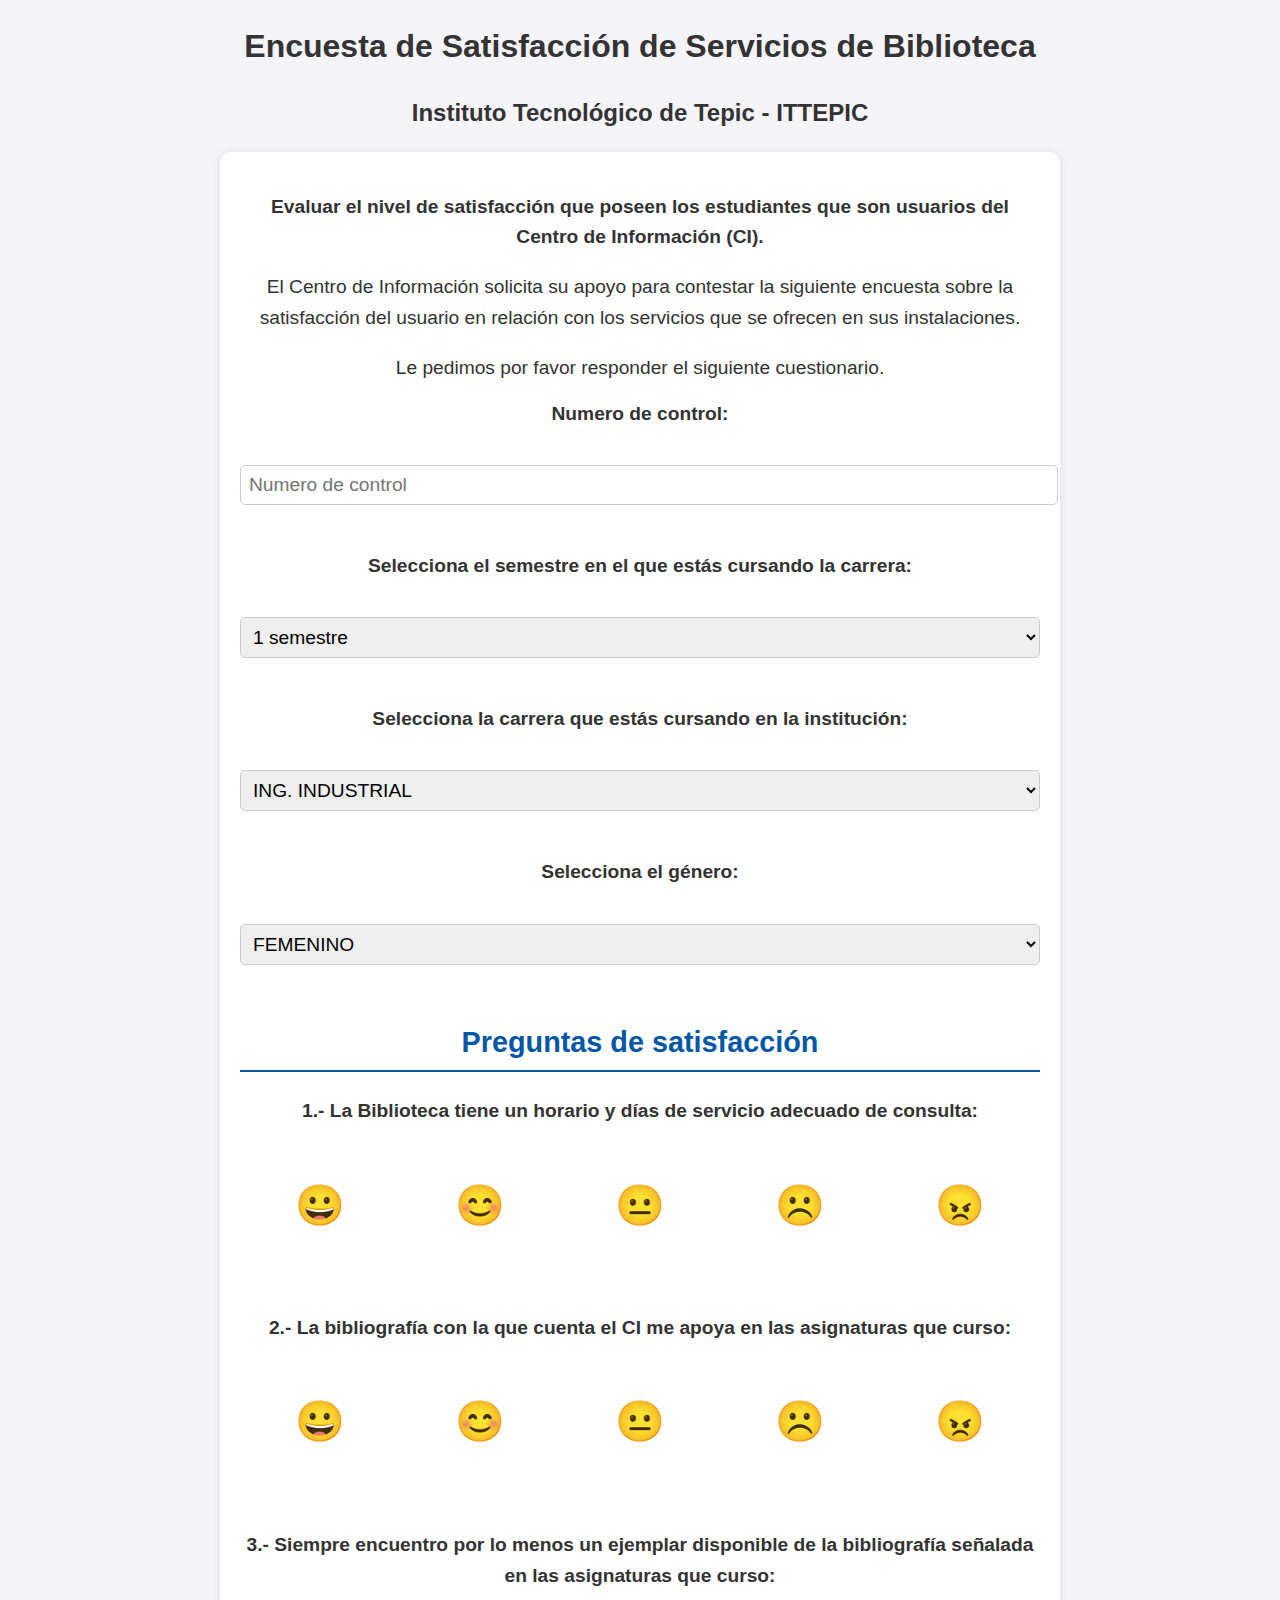
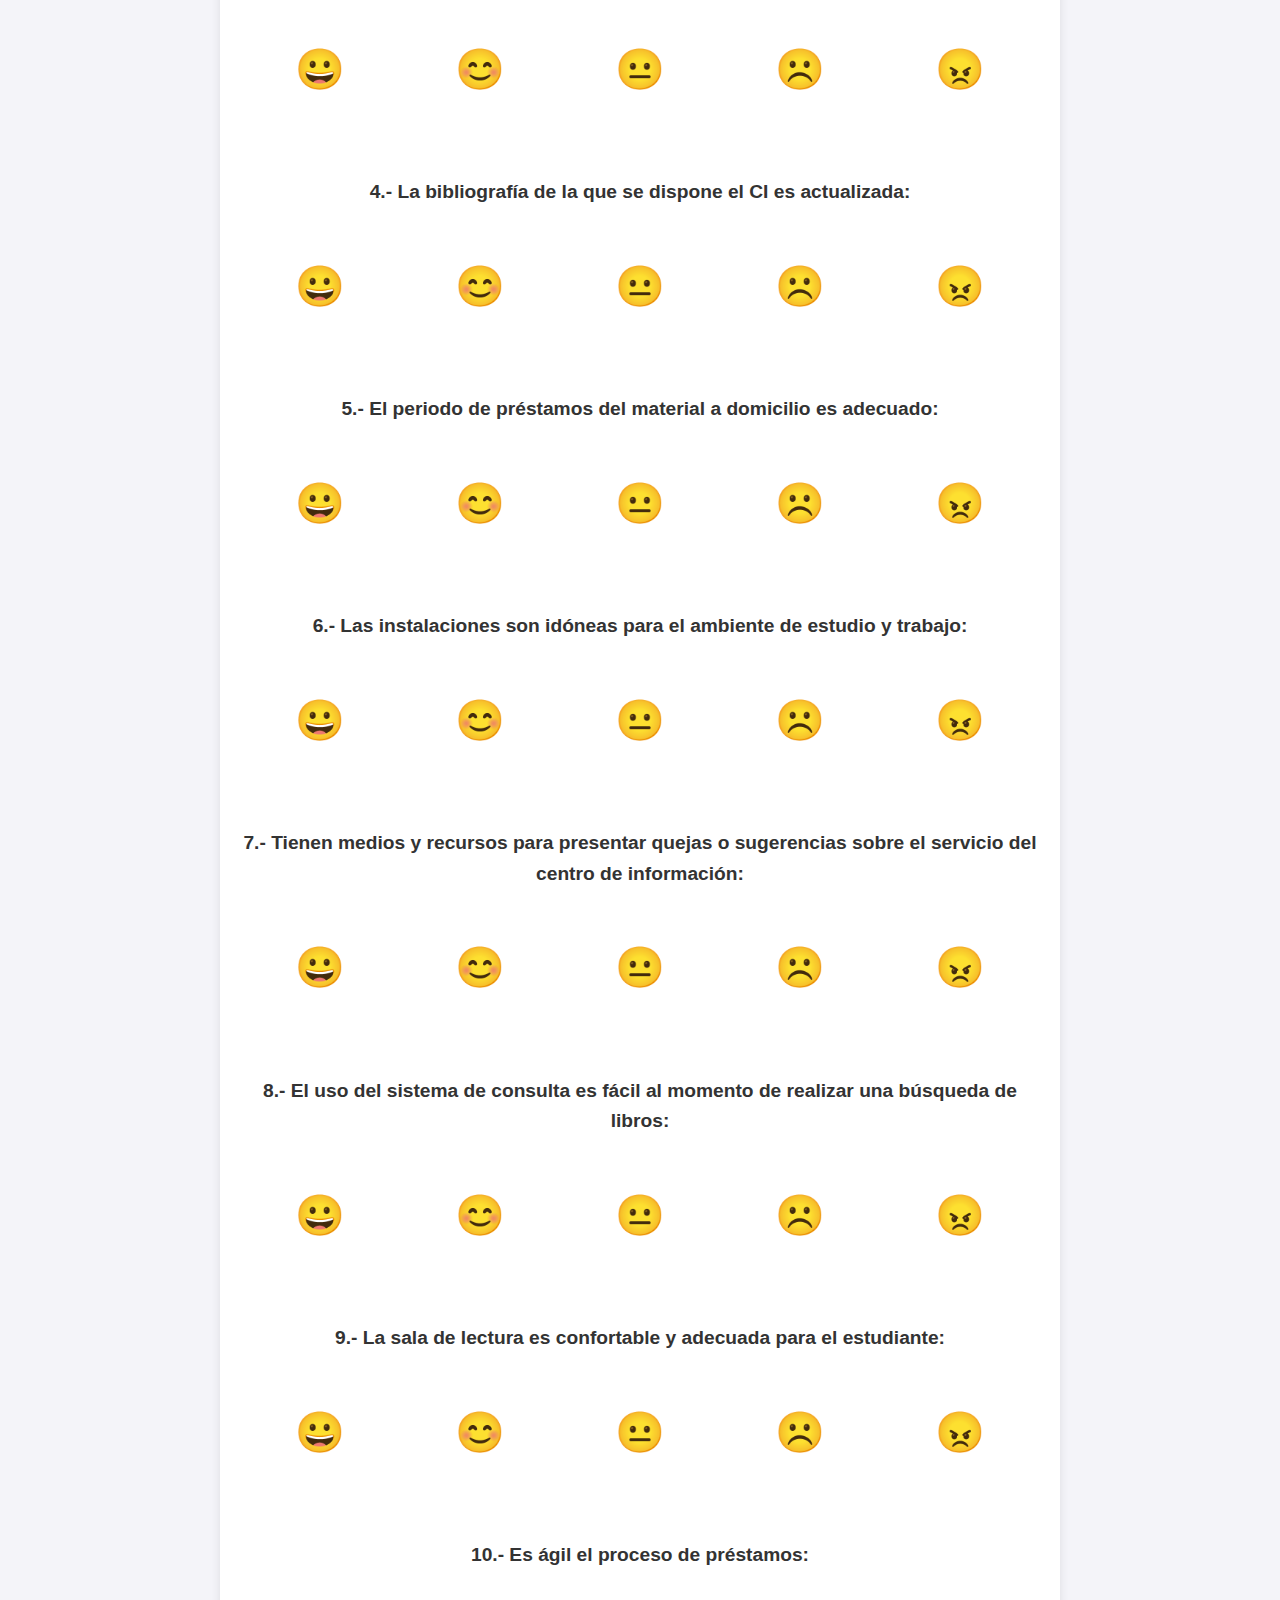
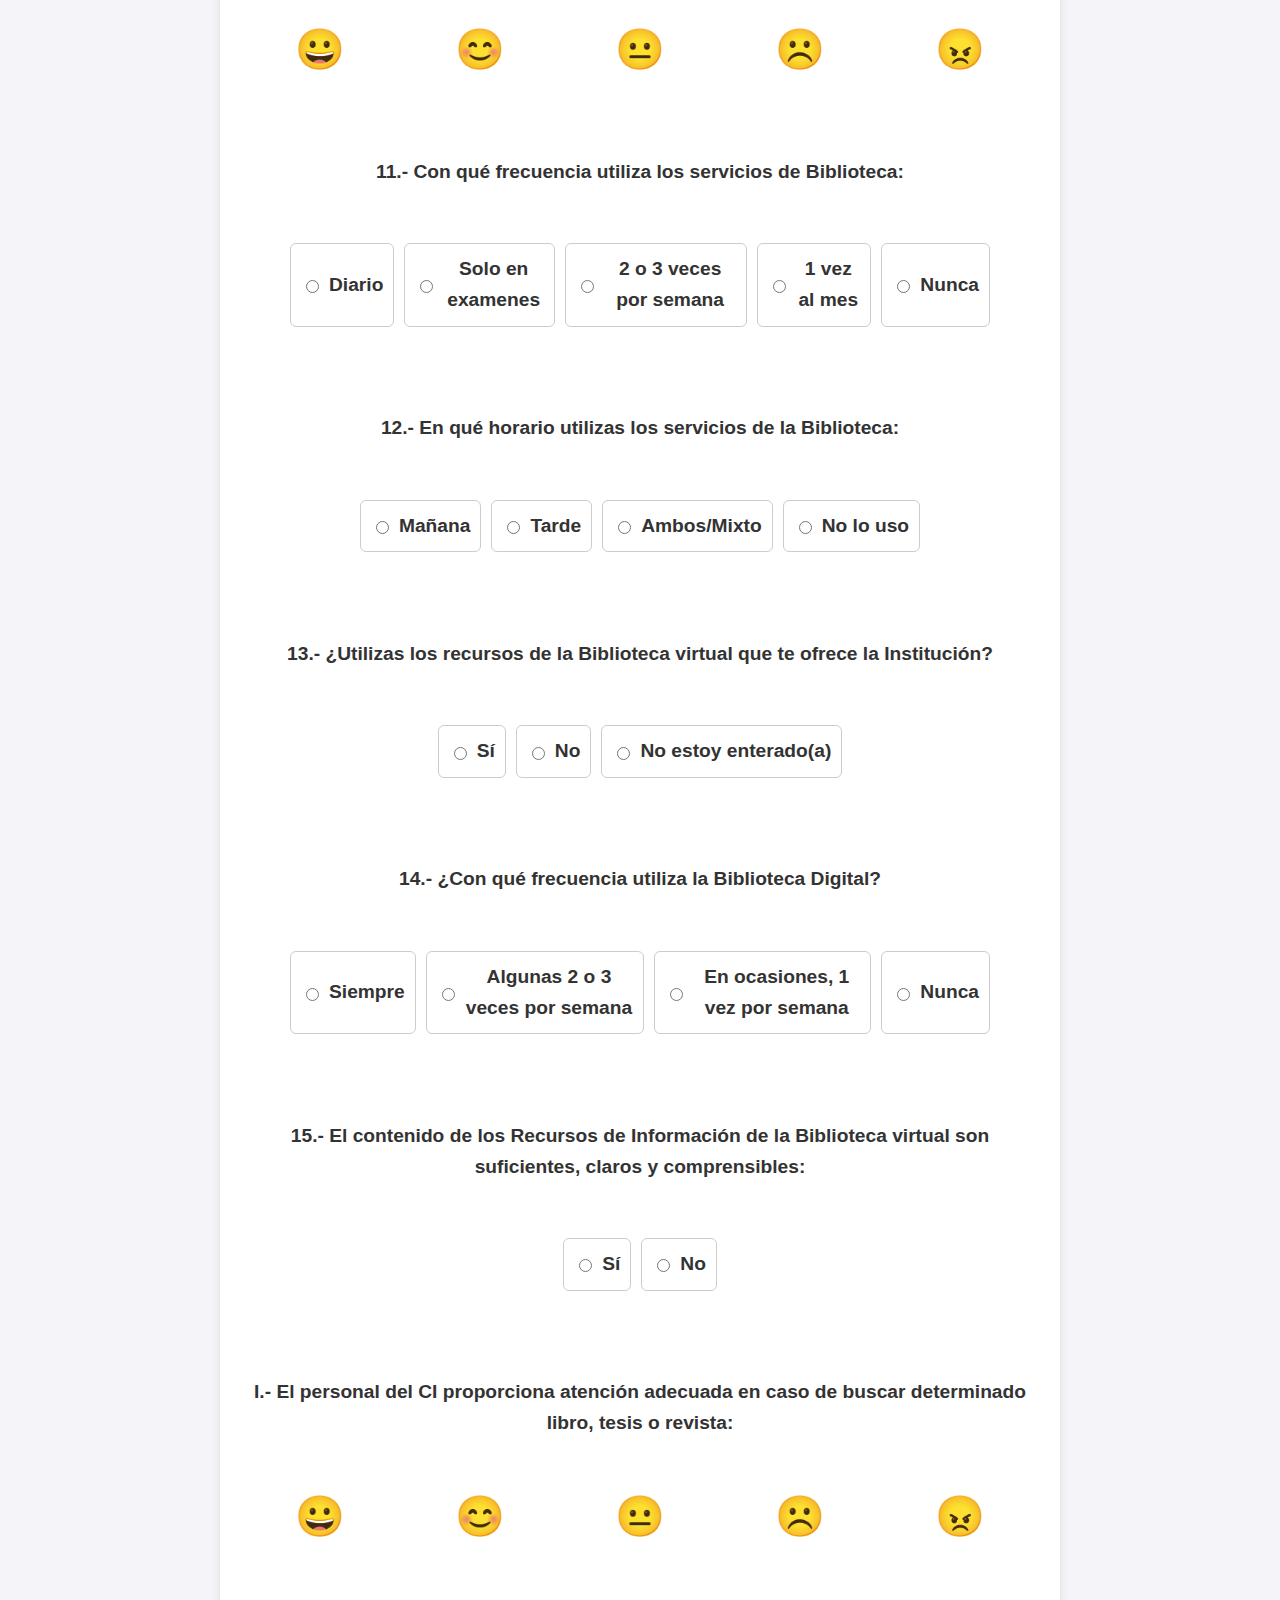
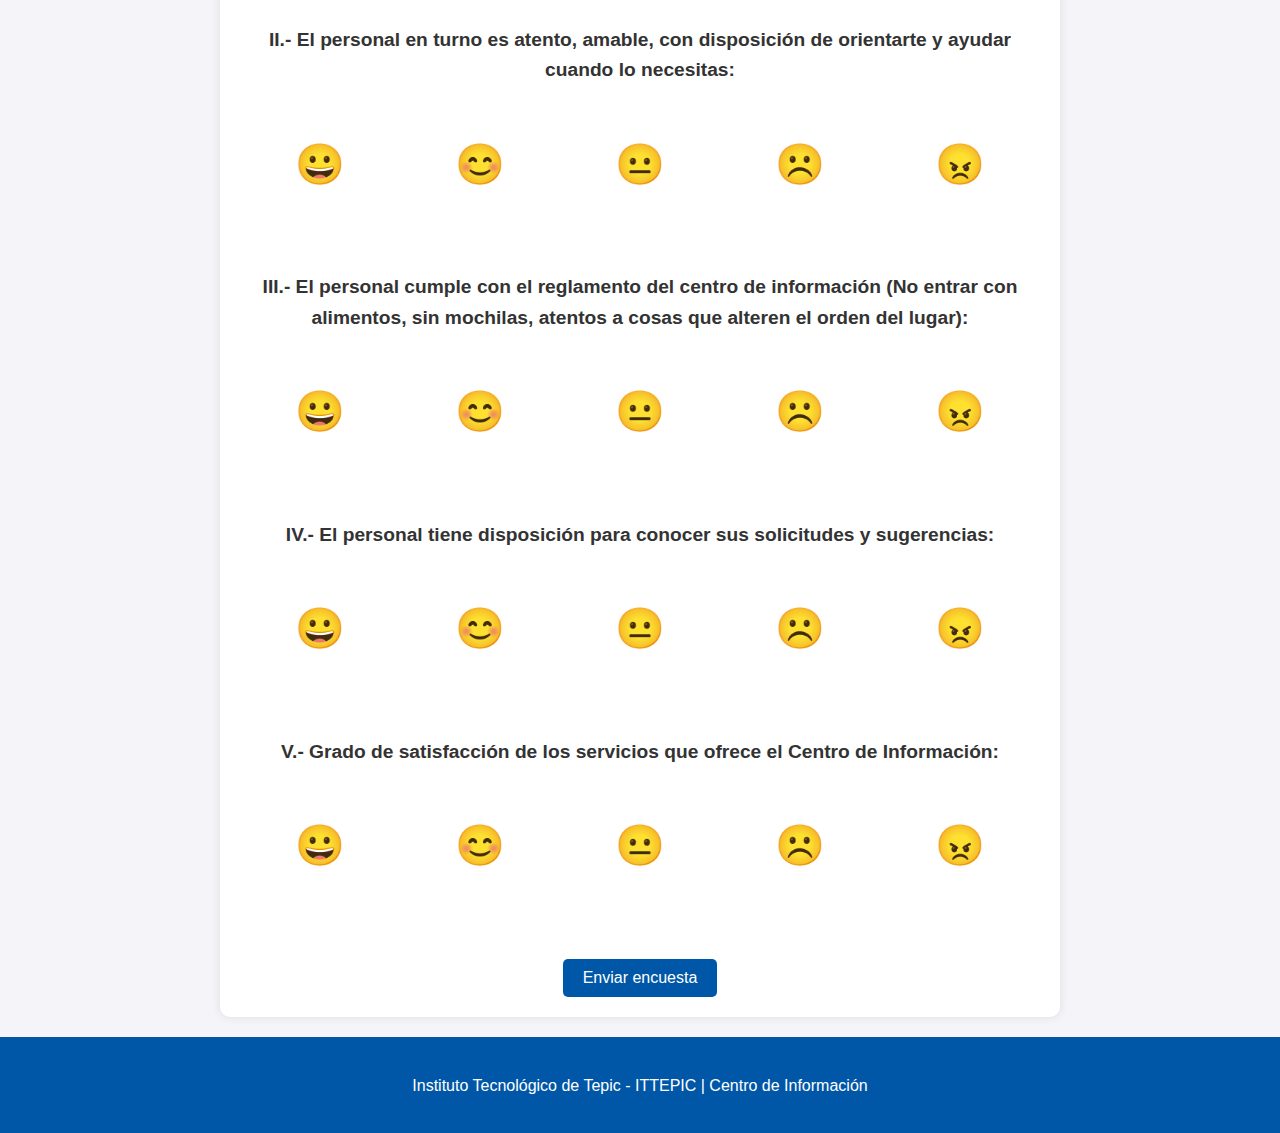
==== Pagina/index.html @ 83b1d356 "Con mejoras en preguntas" ====
<!DOCTYPE html>
<html lang="es">
<head>
    <meta charset="UTF-8">
    <meta name="viewport" content="width=device-width, initial-scale=1.0">
    <title>Encuesta de Satisfacción de Servicios de Biblioteca - ITTEPIC</title>
    <link rel="stylesheet" href="style.css">
</head>
<body>
<head>
    <h1>Encuesta de Satisfacción de Servicios de Biblioteca</h1>
    <h2>Instituto Tecnológico de Tepic - ITTEPIC</h2>
</head>

<main>
    <p><strong>Evaluar el nivel de satisfacción que poseen los estudiantes que son usuarios del Centro de Información (CI).</strong></p>
    <p>El Centro de Información solicita su apoyo para contestar la siguiente encuesta sobre la satisfacción del usuario en relación con los servicios que se ofrecen en sus instalaciones.</p>
    <p>Le pedimos por favor responder el siguiente cuestionario.</p>
    
    <form id="formEncuesta" action="https://script.google.com/macros/s/AKfycbxN-KBjQFAZ2zaYmDfHTbHn-hKLOD5WWN09VeS8e8C1m28W0dYiqYICLD1EOMYrIa8l4w/exec" method="post">

        <!-- Numero de control -->
        <label for="text">Numero de control:</label><br>
        <input type="textbox" id="nocontrol" name="nocontrol" placeholder="Numero de control" required >
        <span id="error" style="color:red; display:none;">Formato inválido</span>
        <br><br>

        
        <!-- Semestre -->
        <label for="semestre">Selecciona el semestre en el que estás cursando la carrera:</label><br>
        <select id="semestre" name="semestre" required>
            <option value="1">1 semestre</option>
            <option value="2">2 semestre</option>
            <option value="3">3 semestre</option>
            <option value="4">4 semestre</option>
            <option value="5">5 semestre</option>
            <option value="6">6 semestre</option>
            <option value="7">7 semestre</option>
            <option value="8">8 semestre</option>
            <option value="9">9 semestre</option>
            <option value="10">10 semestre</option>
            <option value="11">11 semestre</option>
            <option value="12">12 semestre</option>
        </select><br><br>

        <!-- Carrera -->
        <label for="carrera">Selecciona la carrera que estás cursando en la institución:</label><br>
        <select id="carrera" name="carrera" required>
            <option value="Industrial">ING. INDUSTRIAL</option>
            <option value="Electrica">ING. ELÉCTRICA</option>
            <option value="Mecatronica">ING. MECATRÓNICA</option>
            <option value="Gestion">ING. EN GESTIÓN EMPRESARIAL</option>
            <option value="Civil">ING. CIVIL</option>
            <option value="Quimica">ING. QUÍMICA</option>
            <option value="Bioquimica">ING. BIOQUÍMICA</option>
            <option value="Sistemas Computacionales">ING. EN SISTEMAS COMPUTACIONALES</option>
            <option value="Tic's">ING. EN TECNOLOGÍAS DE LA INFORMACIÓN Y COMUNICACIONES</option>
            <option value="Administracion">LIC. EN ADMINISTRACIÓN</option>
            <option value="Arquitectura">ARQUITECTURA</option>
            <option value="Ma. en Alimento">MAESTRIA EN CIENCIAS EN ALIMENTO</option>
            <option value="Doc. en Alimento">DOCTORADO EN CIENCIAS EN ALIMENTO</option>
        </select><br><br>

        <!-- Género -->
        <label for="genero">Selecciona el género:</label><br>
        <select id="genero" name="genero" required>
            <option value="Femenino">FEMENINO</option>
            <option value="Masculino">MASCULINO</option>
            <option value="Otro">OTRO / INDISTINTO</option>
        </select><br><br>

        <!-- Pregs de satisfacción -->
        <h2>Preguntas de satisfacción</h2>

        <!-- Preg 1 -->
        <label for="preg1">1.- La Biblioteca tiene un horario y días de servicio adecuado de consulta:</label><br>
        <div class="emoji-options">
            <label>
                <input type="radio" name="preg1" value="EXCELENTE" required>
                <span>😀</span>
            </label>
            <label>
                <input type="radio" name="preg1" value="BUENO">
                <span>😊</span>
            </label>
            <label>
                <input type="radio" name="preg1" value="REGULAR">
                <span>😐</span>
            </label>
            <label>
                <input type="radio" name="preg1" value="MALO">
                <span>☹️</span>
            </label>
            <label>
                <input type="radio" name="preg1" value="MUY MALO">
                <span>😠</span>
            </label>
        </div>
        <br><br>

        <!-- Preg 2 -->
        <label for="preg2">2.- La bibliografía con la que cuenta el CI me apoya en las asignaturas que curso:</label><br>
        <div class="emoji-options">
            <label>
                <input type="radio" name="preg2" value="EXCELENTE" required>
                <span>😀</span>
            </label>
            <label>
                <input type="radio" name="preg2" value="BUENO">
                <span>😊</span>
            </label>
            <label>
                <input type="radio" name="preg2" value="REGULAR">
                <span>😐</span>
            </label>
            <label>
                <input type="radio" name="preg2" value="MALO">
                <span>☹️</span>
            </label>
            <label>
                <input type="radio" name="preg2" value="MUY MALO">
                <span>😠</span>
            </label>
        </div>
        <br><br>
        
        <!-- Preg 3 -->
        <label for="preg3">3.- Siempre encuentro por lo menos un ejemplar disponible de la bibliografía señalada en las asignaturas que curso:</label><br>
        <div class="emoji-options">
            <label>
                <input type="radio" name="preg3" value="EXCELENTE" required>
                <span>😀</span>
            </label>
            <label>
                <input type="radio" name="preg3" value="BUENO">
                <span>😊</span>
            </label>
            <label>
                <input type="radio" name="preg3" value="REGULAR">
                <span>😐</span>
            </label>
            <label>
                <input type="radio" name="preg3" value="MALO">
                <span>☹️</span>
            </label>
            <label>
                <input type="radio" name="preg3" value="MUY MALO">
                <span>😠</span>
            </label>
        </div>
        <br><br>

        <!-- Preg 4 -->
        <label for="preg4">4.- La bibliografía de la que se dispone el CI es actualizada:</label><br>
        <div class="emoji-options">
            <label>
                <input type="radio" name="preg4" value="EXCELENTE" required>
                <span>😀</span>
            </label>
            <label>
                <input type="radio" name="preg4" value="BUENO">
                <span>😊</span>
            </label>
            <label>
                <input type="radio" name="preg4" value="REGULAR">
                <span>😐</span>
            </label>
            <label>
                <input type="radio" name="preg4" value="MALO">
                <span>☹️</span>
            </label>
            <label>
                <input type="radio" name="preg4" value="MUY MALO">
                <span>😠</span>
            </label>
        </div>
        <br><br>

        <!-- Preg 5 -->
        <label for="preg5">5.- El periodo de préstamos del material a domicilio es adecuado:</label><br>
        <div class="emoji-options">
            <label>
                <input type="radio" name="preg5" value="EXCELENTE" required>
                <span>😀</span>
            </label>
            <label>
                <input type="radio" name="preg5" value="BUENO">
                <span>😊</span>
            </label>
            <label>
                <input type="radio" name="preg5" value="REGULAR">
                <span>😐</span>
            </label>
            <label>
                <input type="radio" name="preg5" value="MALO">
                <span>☹️</span>
            </label>
            <label>
                <input type="radio" name="preg5" value="MUY MALO">
                <span>😠</span>
            </label>
        </div>
        <br><br>

        <!-- Preg 6 -->
        <label for="preg6">6.- Las instalaciones son idóneas para el ambiente de estudio y trabajo:</label><br>
        <div class="emoji-options">
            <label>
                <input type="radio" name="preg6" value="EXCELENTE" required>
                <span>😀</span>
            </label>
            <label>
                <input type="radio" name="preg6" value="BUENO">
                <span>😊</span>
            </label>
            <label>
                <input type="radio" name="preg6" value="REGULAR">
                <span>😐</span>
            </label>
            <label>
                <input type="radio" name="preg6" value="MALO">
                <span>☹️</span>
            </label>
            <label>
                <input type="radio" name="preg6" value="MUY MALO">
                <span>😠</span>
            </label>
        </div>
        <br><br>

        <!-- Preg 7 -->
        <label for="preg7">7.- Tienen medios y recursos para presentar quejas o sugerencias sobre el servicio del centro de información:</label><br>
        <div class="emoji-options">
            <label>
                <input type="radio" name="preg7" value="EXCELENTE" required>
                <span>😀</span>
            </label>
            <label>
                <input type="radio" name="preg7" value="BUENO">
                <span>😊</span>
            </label>
            <label>
                <input type="radio" name="preg7" value="REGULAR">
                <span>😐</span>
            </label>
            <label>
                <input type="radio" name="preg7" value="MALO">
                <span>☹️</span>
            </label>
            <label>
                <input type="radio" name="preg7" value="MUY MALO">
                <span>😠</span>
            </label>
        </div>
        <br><br>

        <!-- Preg 8 -->
        <label for="preg8">8.- El uso del sistema de consulta es fácil al momento de realizar una búsqueda de libros:</label><br>
        <div class="emoji-options">
            <label>
                <input type="radio" name="preg8" value="EXCELENTE" required>
                <span>😀</span>
            </label>
            <label>
                <input type="radio" name="preg8" value="BUENO">
                <span>😊</span>
            </label>
            <label>
                <input type="radio" name="preg8" value="REGULAR">
                <span>😐</span>
            </label>
            <label>
                <input type="radio" name="preg8" value="MALO">
                <span>☹️</span>
            </label>
            <label>
                <input type="radio" name="preg8" value="MUY MALO">
                <span>😠</span>
            </label>
        </div>
        <br><br>

        <!-- Preg 9 -->
        <label for="preg9">9.- La sala de lectura es confortable y adecuada para el estudiante:</label><br>
        <div class="emoji-options">
            <label>
                <input type="radio" name="preg9" value="EXCELENTE" required>
                <span>😀</span>
            </label>
            <label>
                <input type="radio" name="preg9" value="BUENO">
                <span>😊</span>
            </label>
            <label>
                <input type="radio" name="preg9" value="REGULAR">
                <span>😐</span>
            </label>
            <label>
                <input type="radio" name="preg9" value="MALO">
                <span>☹️</span>
            </label>
            <label>
                <input type="radio" name="preg9" value="MUY MALO">
                <span>😠</span>
            </label>
        </div>
        <br><br>

        <!-- Preg 10 -->
        <label for="preg10">10.- Es ágil el proceso de préstamos:</label><br>     
        <div class="emoji-options">
            <label>
                <input type="radio" name="preg10" value="EXCELENTE" required>
                <span>😀</span>
            </label>
            <label>
                <input type="radio" name="preg10" value="BUENO">
                <span>😊</span>
            </label>
            <label>
                <input type="radio" name="preg10" value="REGULAR">
                <span>😐</span>
            </label>
            <label>
                <input type="radio" name="preg10" value="MALO">
                <span>☹️</span>
            </label>
            <label>
                <input type="radio" name="preg10" value="MUY MALO">
                <span>😠</span>
            </label>
        </div>
        <br><br>
        
        <!-- Preg 11 -->
        <label for="preg11">11.- Con qué frecuencia utiliza los servicios de Biblioteca:</label><br>
        <div class="letras-options">
            <label>
                <input type="radio" name="preg11" id="preg11_diario" value="DIARIO">
                <span>Diario</span>
            </label>
            <label>
                <input type="radio" name="preg11" id="preg11_examenes" value="SOLO EN EXAMENES">
                <span>Solo en examenes</span>
            </label>
            <label>
                <input type="radio" name="preg11" id="preg11_23veces" value="2 O 3 VECES POR SEMANA">
                <span>2 o 3 veces por semana</span>
            </label>
            <label>
                <input type="radio" name="preg11" id="preg11_1vez" value="1 VEZ AL MES">
                <span>1 vez al mes</span>
            </label>
            <label>
                <input type="radio" name="preg11" id="preg11_nunca" value="Nunca">
                <span>Nunca</span>
            </label>
        </div>
        <br><br>

        <!-- Preg 12 -->
        <label for="preg12">12.- En qué horario utilizas los servicios de la Biblioteca:</label><br>
        <div class="letras-options">
            <label>
                <input type="radio" name="preg12" id="preg12_manana" value="MAÑANA">
                <span>Mañana</span>
            </label>
            <label>
                <input type="radio" name="preg12" id="preg12_tarde" value="TARDE">
                <span>Tarde</span>
            </label>
            <label>
                <input type="radio" name="preg12" id="preg12_mixto" value="AMBOS/MIXTO">
                <span>Ambos/Mixto</span>
            </label>
            <label>
                <input type="radio" name="preg12" id="preg12_nouso" value="No lo uso">
                <span>No lo uso</span>
            </label>
        </div>
        <br><br>

        <!-- Preg 13 -->
        <label for="preg13">13.- ¿Utilizas los recursos de la Biblioteca virtual que te ofrece la Institución?</label><br>
        <div class="letras-options">
            <label>
                <input type="radio" name="preg13" id="preg13_si" value="SI">
                <span>Sí</span>
            </label>
            <label>
                <input type="radio" name="preg13" id="preg13_no"  value="NO">
                <span>No</span>
            </label>
            <label>
                <input type="radio" name="preg13" id="preg13_noenterado" value="NO ESTOY ENTERADO(A)">
                <span>No estoy enterado(a)</span>
            </label>
        </div>
        <br><br>

        <!-- Preg 14 -->
        <label for="preg14">14.- ¿Con qué frecuencia utiliza la Biblioteca Digital?</label><br>
        <div class="letras-options">
            <label>
                <input type="radio" name="preg14" id="preg14_siempre"  value="SIEMPRE">
                <span>Siempre</span>
            </label>
            <label>
                <input type="radio" name="preg14" id="preg14_23veces"  value="2 O 3 VECES">
                <span>Algunas 2 o 3 veces por semana</span>
            </label>
            <label>
                <input type="radio" name="preg14" id="preg14_1vez"  value="1 VEZ">
                <span>En ocasiones, 1 vez por semana</span>
            </label>
            <label>
                <input type="radio" name="preg14" id="preg14_nunca"  value="NUNCA">
                <span>Nunca</span>
            </label>
        </div>
        <br><br>

        <!-- Preg 15 -->
        <label for="preg15">15.- El contenido de los Recursos de Información de la Biblioteca virtual son suficientes, claros y comprensibles:</label><br>
        <div class="letras-options">
            <label>
                <input type="radio" name="preg15" id="preg15_si" value="SI">
                <span>Sí</span>
            </label>
            <label>
                <input type="radio" name="preg15" id="preg15_no"  value="NO">
                <span>No</span>
            </label>
        </div>
        <br><br>

        <!-- Preg I -->
        <label for="pregI">I.- El personal del CI proporciona atención adecuada en caso de buscar determinado libro, tesis o revista:</label><br>
        <div class="emoji-options">
            <label>
                <input type="radio" name="pregI" value="EXCELENTE" required>
                <span>😀</span>
            </label>
            <label>
                <input type="radio" name="pregI" value="BUENO">
                <span>😊</span>
            </label>
            <label>
                <input type="radio" name="pregI" value="REGULAR">
                <span>😐</span>
            </label>
            <label>
                <input type="radio" name="pregI" value="MALO">
                <span>☹️</span>
            </label>
            <label>
                <input type="radio" name="pregI" value="MUY MALO">
                <span>😠</span>
            </label>
        </div>
        <br><br>

        <!-- Preg II -->
        <label for="pregII">II.- El personal en turno es atento, amable, con disposición de orientarte y ayudar cuando lo necesitas:</label><br>
        <div class="emoji-options">
            <label>
                <input type="radio" name="pregII" value="EXCELENTE" required>
                <span>😀</span>
            </label>
            <label>
                <input type="radio" name="pregII" value="BUENO">
                <span>😊</span>
            </label>
            <label>
                <input type="radio" name="pregII" value="REGULAR">
                <span>😐</span>
            </label>
            <label>
                <input type="radio" name="pregII" value="MALO">
                <span>☹️</span>
            </label>
            <label>
                <input type="radio" name="pregII" value="MUY MALO">
                <span>😠</span>
            </label>
        </div>
        <br><br>

        <!-- Preg III -->
        <label for="pregIII">III.- El personal cumple con el reglamento del centro de información (No entrar con alimentos, sin mochilas, atentos a cosas que alteren el orden del lugar):</label><br>
        <div class="emoji-options">
            <label>
                <input type="radio" name="pregIII" value="EXCELENTE" required>
                <span>😀</span>
            </label>
            <label>
                <input type="radio" name="pregIII" value="BUENO">
                <span>😊</span>
            </label>
            <label>
                <input type="radio" name="pregIII" value="REGULAR">
                <span>😐</span>
            </label>
            <label>
                <input type="radio" name="pregIII" value="MALO">
                <span>☹️</span>
            </label>
            <label>
                <input type="radio" name="pregIII" value="MUY MALO">
                <span>😠</span>
            </label>
        </div>
        <br><br>

        <!-- Preg IV -->
        <label for="pregIV">IV.- El personal tiene disposición para conocer sus solicitudes y sugerencias:</label><br>
        <div class="emoji-options">
            <label>
                <input type="radio" name="pregIV" value="EXCELENTE" required>
                <span>😀</span>
            </label>
            <label>
                <input type="radio" name="pregIV" value="BUENO">
                <span>😊</span>
            </label>
            <label>
                <input type="radio" name="pregIV" value="REGULAR">
                <span>😐</span>
            </label>
            <label>
                <input type="radio" name="pregIV" value="MALO">
                <span>☹️</span>
            </label>
            <label>
                <input type="radio" name="pregIV" value="MUY MALO">
                <span>😠</span>
            </label>
        </div>
        <br><br>

        <!-- Preg V -->
        <label for="pregV">V.- Grado de satisfacción de los servicios que ofrece el Centro de Información:</label><br>
        <div class="emoji-options">
            <label>
                <input type="radio" name="pregV" value="EXCELENTE" required>
                <span>😀</span>
            </label>
            <label>
                <input type="radio" name="pregV" value="BUENO">
                <span>😊</span>
            </label>
            <label>
                <input type="radio" name="pregV" value="REGULAR">
                <span>😐</span>
            </label>
            <label>
                <input type="radio" name="pregV" value="MALO">
                <span>☹️</span>
            </label>
            <label>
                <input type="radio" name="pregV" value="MUY MALO">
                <span>😠</span>
            </label>
        </div>
        <br><br>

        <input type="hidden" id="fechaHora" name="fechaHora">

        <input type="submit" value="Enviar encuesta">
    </form>
</main>
<footer>
    <p>Instituto Tecnológico de Tepic - ITTEPIC | Centro de Información</p>
</footer>

<script>
    document.getElementById('formEncuesta').addEventListener('submit', function(event) {
        // Evitar el envío antes de agregar la fecha y hora
        event.preventDefault();
        // Obtener la fecha y hora actuales
        var fechaHoraActual = new Date().toLocaleString();
        // Asignar la fecha y hora al campo oculto
        document.getElementById('fechaHora').value = fechaHoraActual;
        // Enviar el formulario después de asignar la fecha y hora
        this.submit();
    });
</script>
<script src="script.js" refer></script>
</body>
</html>
---- Pagina/style.css ----
body {
    font-family: 'Arial', sans-serif;
    background-color: #f4f4f9;
    color: #333;
    margin: 0;
    padding: 0;
    line-height: 1.6;
    text-align: center;

}

header {
    background-color: #0057a7;
    color: white;
    padding: 10px 0;
    text-align: center;
}

header h1 {
    margin: 0;
    font-size: 1.8em;
}

main {
    max-width: 800px;
    margin: 20px auto;
    background-color: white;
    padding: 20px;
    border-radius: 10px;
    box-shadow: 0 0 10px rgba(0, 0, 0, 0.1);
    font-size: 1.2rem;
}

main h2 {
    color: #0057a7;
    border-bottom: 2px solid #0057a7;
    padding-bottom: 5px;
}

label {
    font-weight: bold;
    display: block;
    margin-top: 15px;
    
}

input[type="textbox"],
select {
    width: 100%;
    padding: 8px;
    margin-top: 5px;
    border-radius: 5px;
    border: 1px solid #ccc;
    font-size: 1.2rem;
}

input[type="submit"] {
    background-color: #0057a7;
    color: white;
    border: none;
    padding: 10px 20px;
    font-size: 1rem;
    cursor: pointer;
    border-radius: 5px;
    margin-top: 20px;
}

input[type="submit"]:hover {
    background-color: #004080;
}

p {
    margin-bottom: 15px;
}

footer {
    text-align: center;
    padding: 20px;
    background-color: #0057a7;
    color: white;
    margin-top: 20px;
}
.emoji-options {
    display: flex;
    justify-content: space-around;
    align-items: center;
}

.emoji-options label {
    display: inline-block;
    text-align: center;
    cursor: pointer;
}

.emoji-options input[type="radio"] {
    display: none;
}

.emoji-options span {
    font-size: 2.5rem; /* Ajusta el tamaño del emoji */
    padding: 10px;
    transition: transform 0.1s;
}

/* Efecto al seleccionar */
.emoji-options input[type="radio"]:checked + span {
    transform: scale(1.5); /* Aumenta el tamaño del emoji seleccionado */
    background-color: #5a57ed; /* Cambia el fondo cuando se selecciona */
    box-shadow: 0 0 30px rgba(0, 0, 0, 0.2); /* Agrega sombra al emoji seleccionado */
    border-radius: 10px;
}

/* Efecto al hacer hover (pasar el mouse) */
.emoji-options label:hover span {
    transform: scale(5); /* Aumenta el tamaño al hacer hover */
    background-color: #e0e0e0; /* Cambia el fondo al pasar el mouse */
    box-shadow: 0 0 30px rgba(0, 0, 0, 0.2);
    border-radius: 10px;
}

.letras-options {
    display: flex;
    flex-direction: row;
    gap: 10px;
    padding: 10px;
    border-radius: 8px;
    max-width: 700px;
    margin: auto;
    justify-content: center;
}

.letras-options label {
    display: flex;
    align-items: center;
    background-color: #fff;
    padding: 10px;
    border: 1px solid #ccc;
    border-radius: 6px;
    cursor: pointer;
    transition: background-color 0.3s ease;
}

.letras-options label:hover {
    background-color: #f0f0f0;
}

.letras-options input[type="radio"] {
    margin-right: 10px;
}

.letras-options span {
    font-weight: bold;
    color: #333;
}
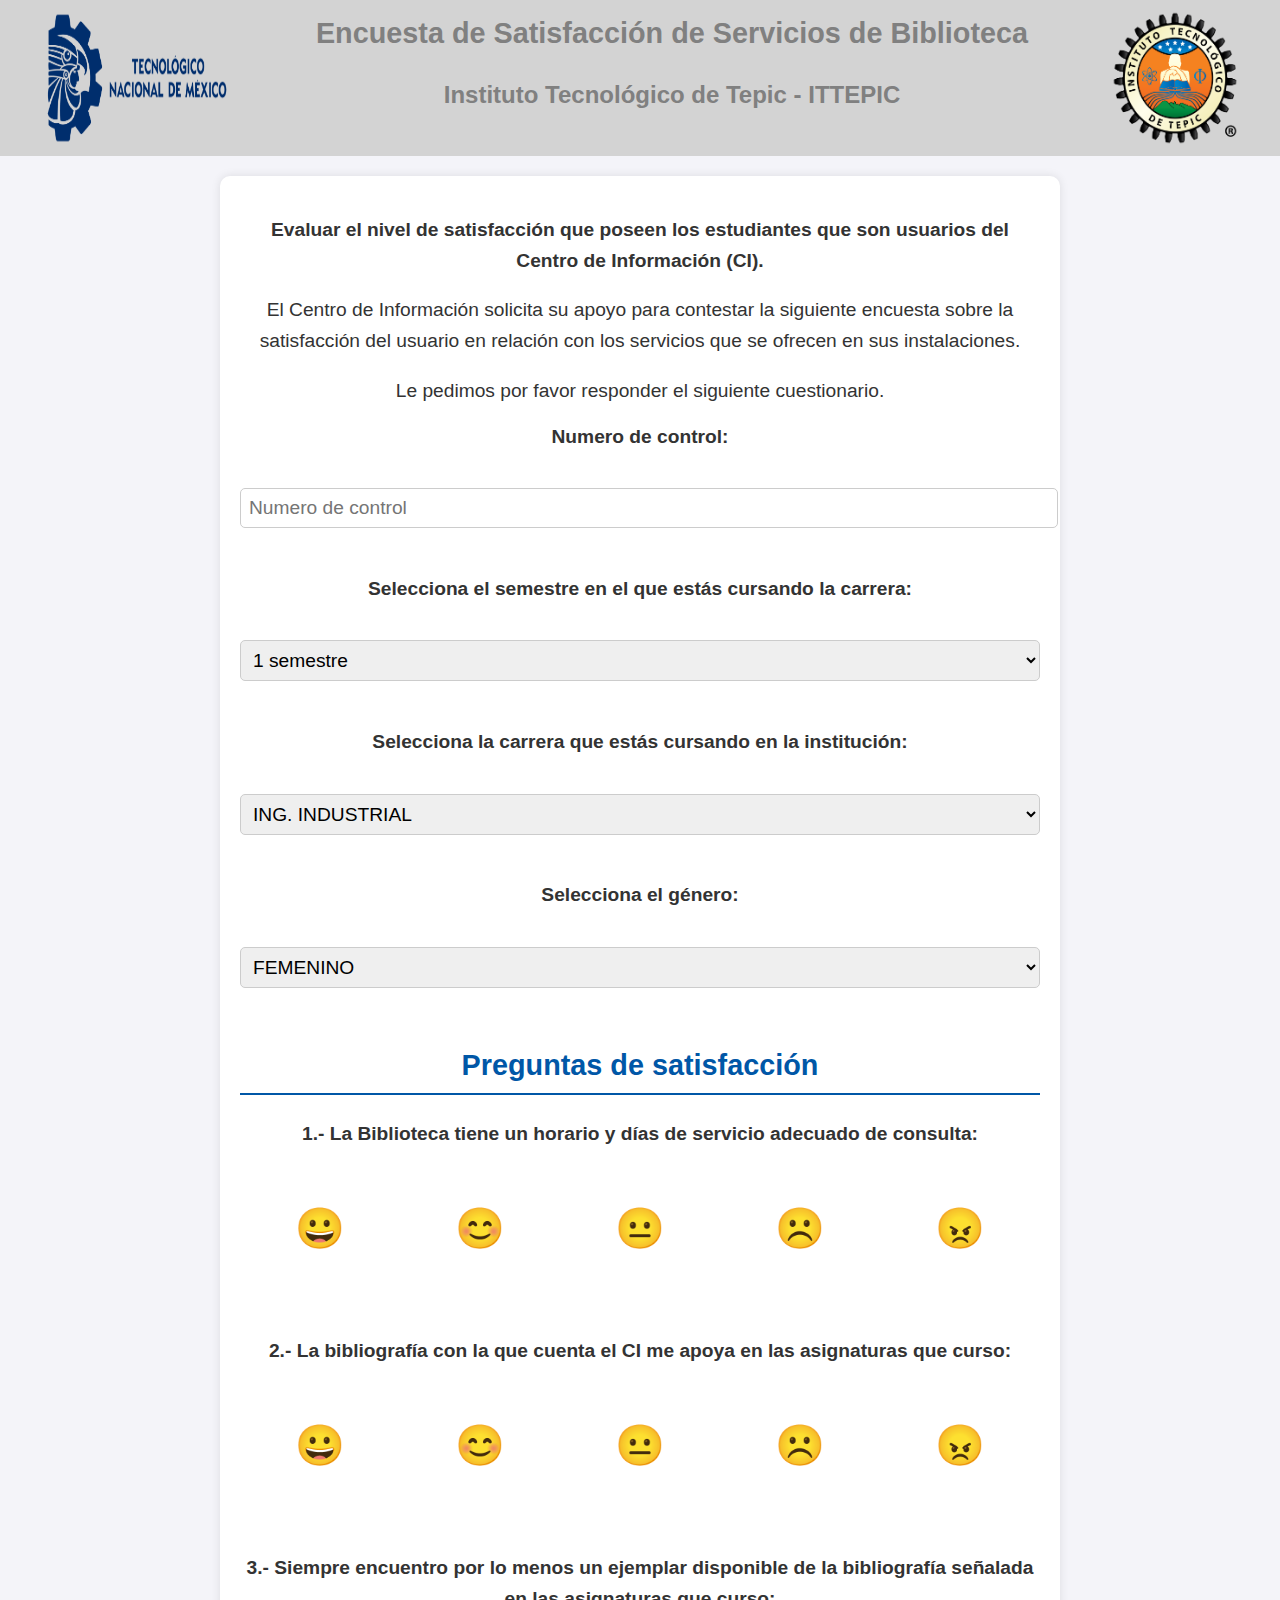
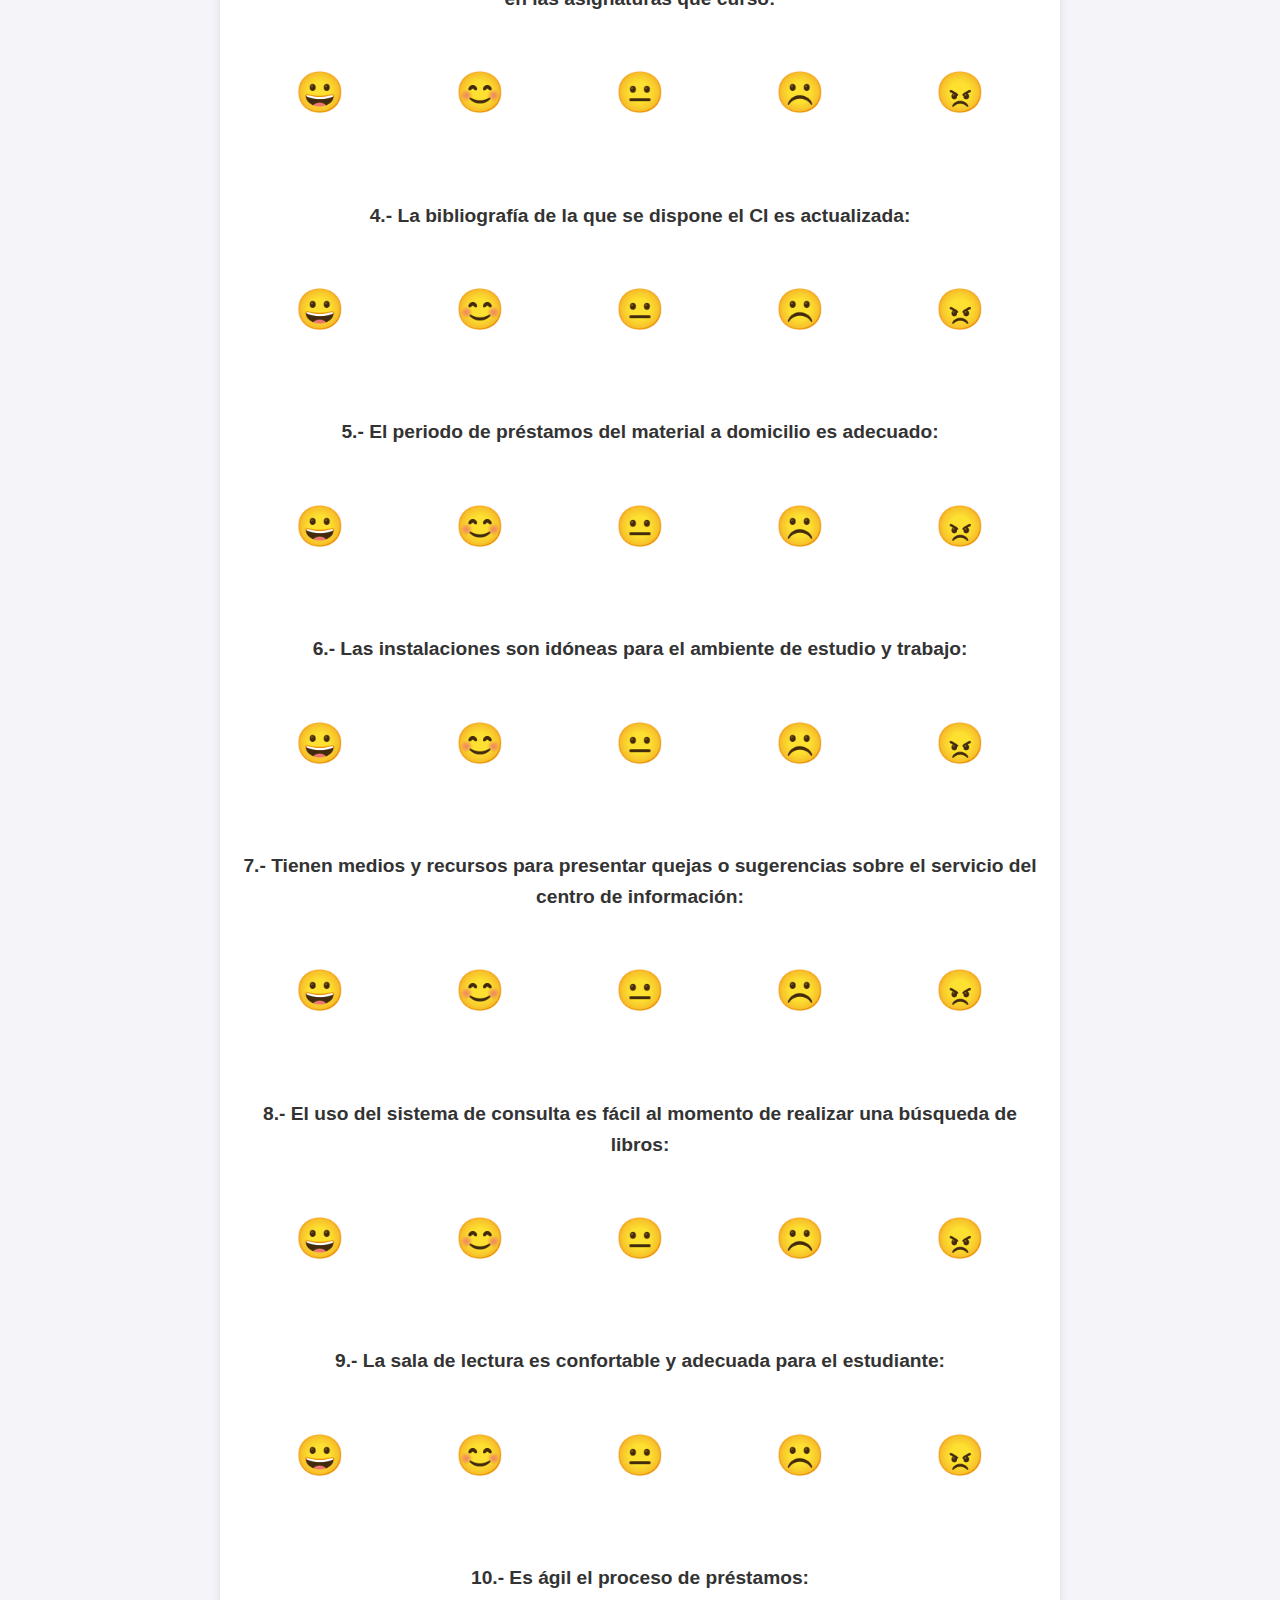
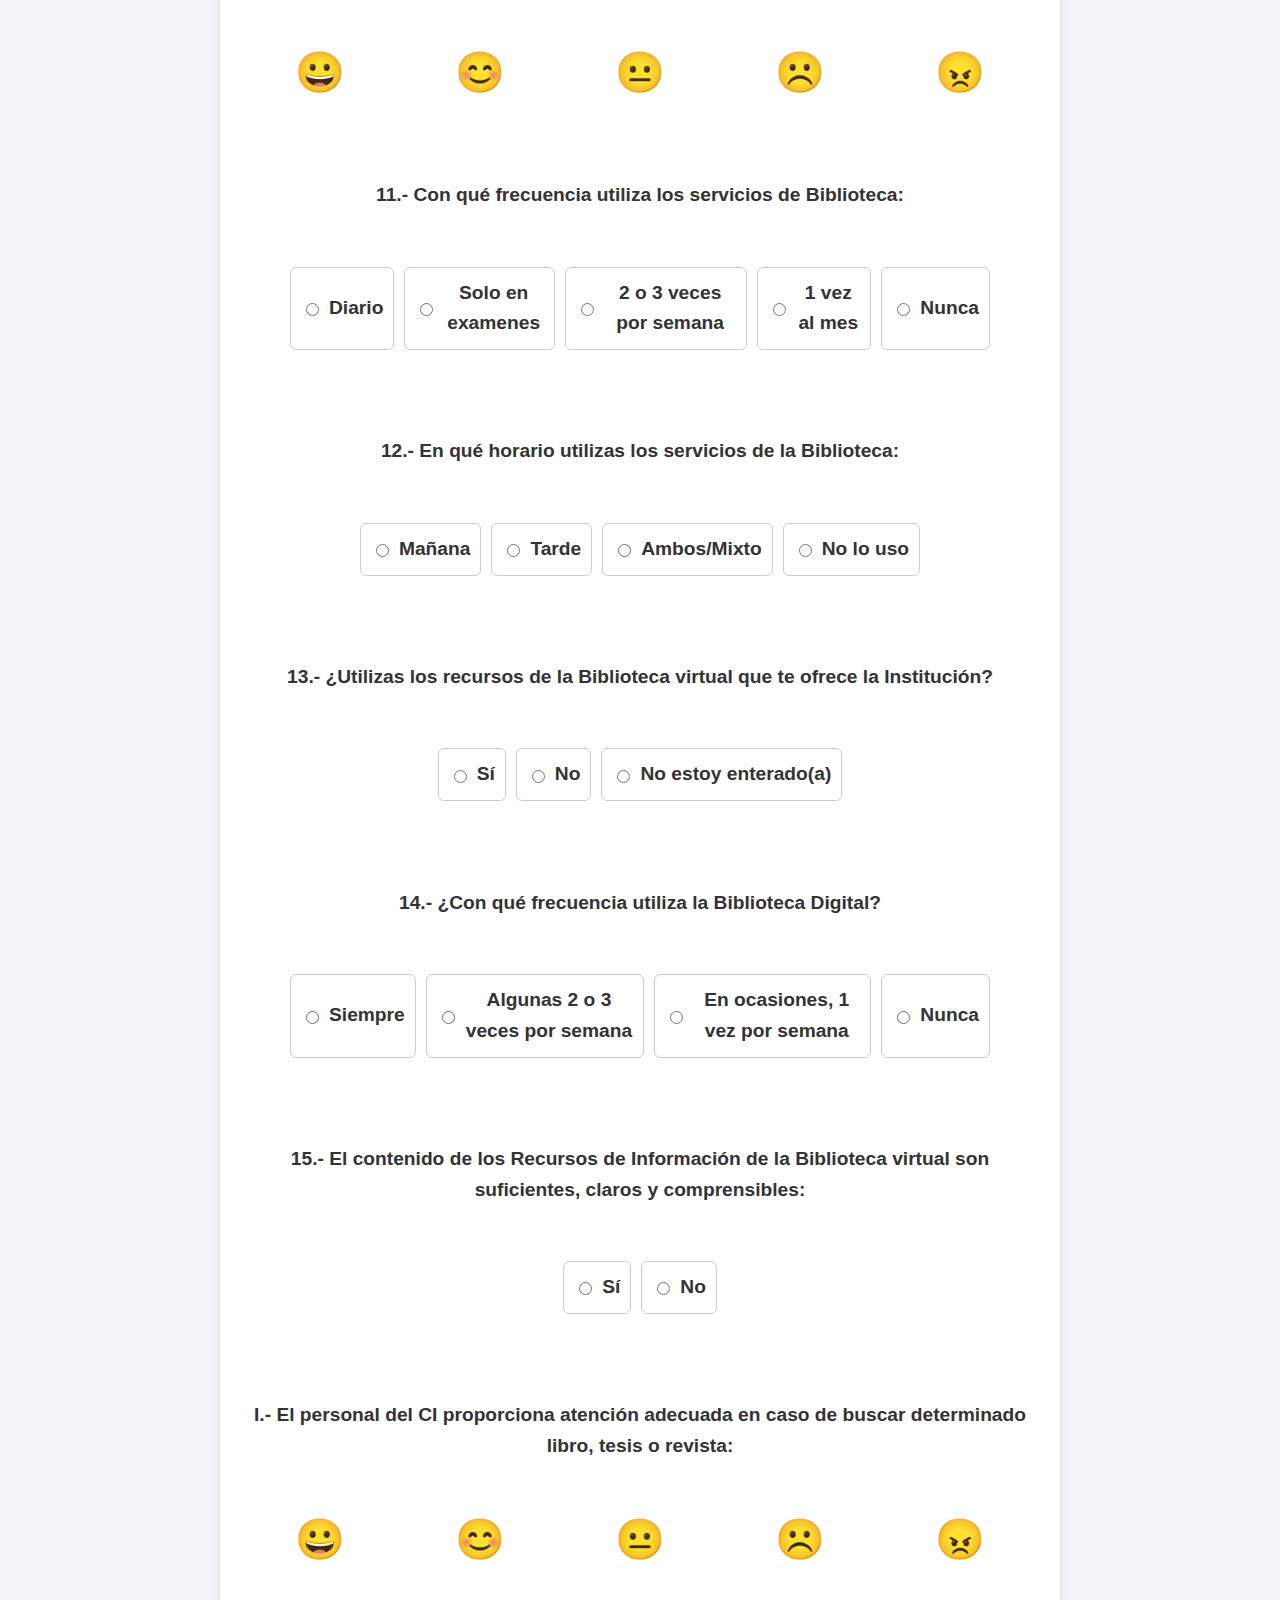
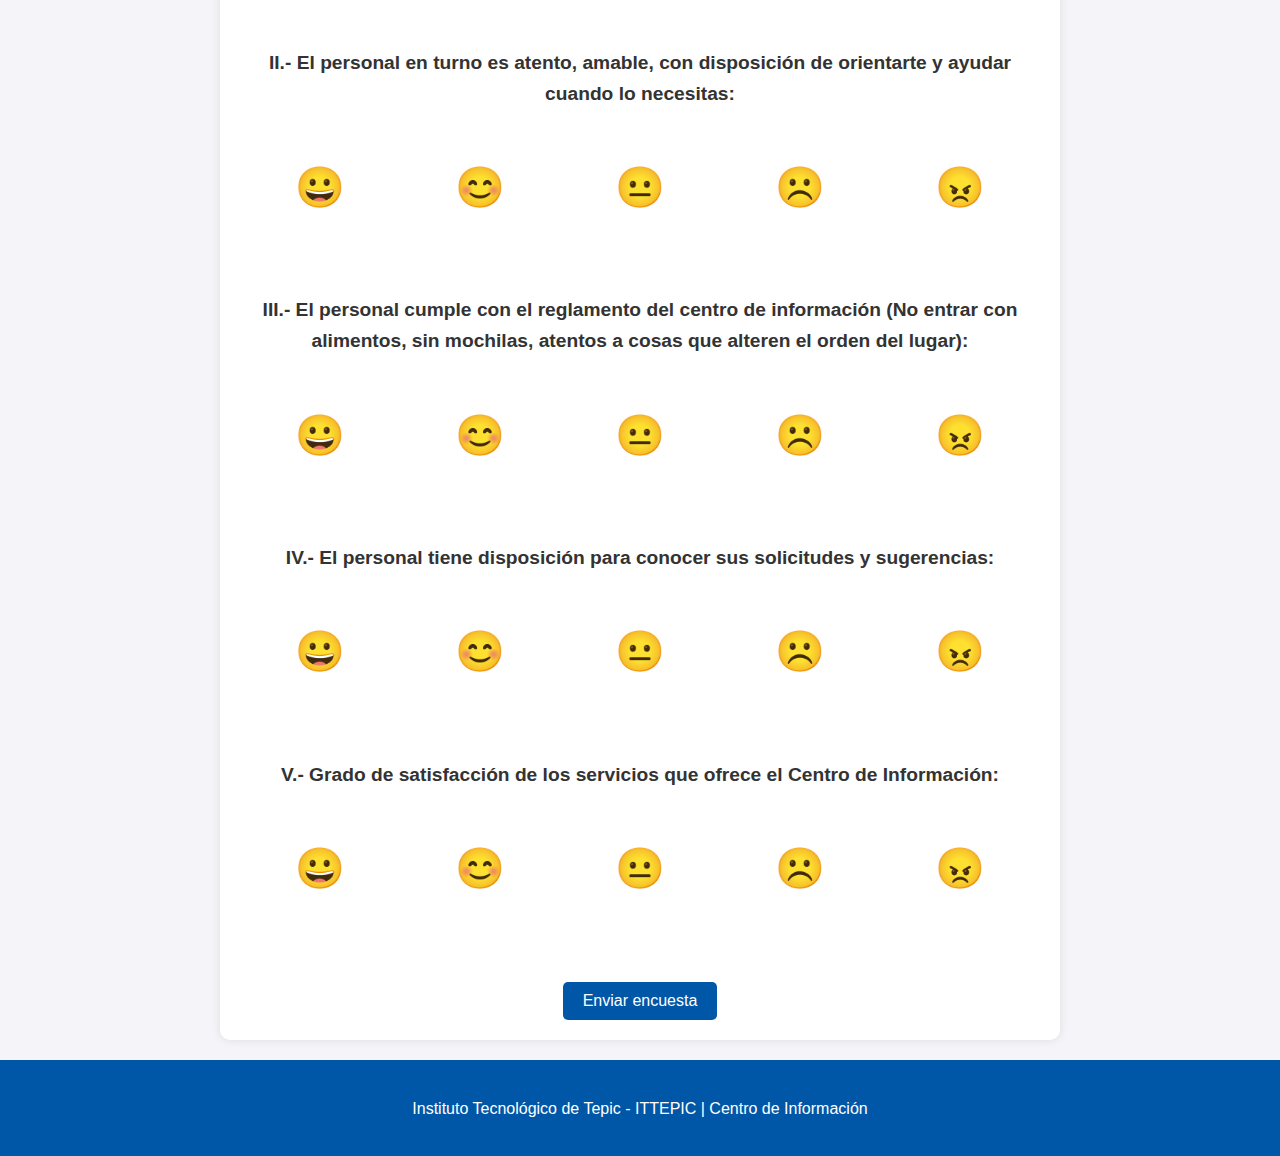
==== commit 5002285b: "Actualizacion de estilos" ====
--- a/Pagina/index.html
+++ b/Pagina/index.html
@@ -7,12 +7,26 @@
     <link rel="stylesheet" href="style.css">
 </head>
 <body>
-<head>
+<header class="titulo">
+    <div class="div_img1">
+        <img src="./imagenes/Logo-TecNM.png" class="imagenes" >
+    </div>
+    
+    
+    <div>
     <h1>Encuesta de Satisfacción de Servicios de Biblioteca</h1>
     <h2>Instituto Tecnológico de Tepic - ITTEPIC</h2>
-</head>
-
-<main>
+   
+</div>
+<div class="div_img">
+    <img src="./imagenes/estepi.png" class="imagenes" >
+</div>
+
+
+
+</header>
+
+<main class="estilo_mian">
     <p><strong>Evaluar el nivel de satisfacción que poseen los estudiantes que son usuarios del Centro de Información (CI).</strong></p>
     <p>El Centro de Información solicita su apoyo para contestar la siguiente encuesta sobre la satisfacción del usuario en relación con los servicios que se ofrecen en sus instalaciones.</p>
     <p>Le pedimos por favor responder el siguiente cuestionario.</p>
@@ -80,19 +94,19 @@
                 <span>😀</span>
             </label>
             <label>
-                <input type="radio" name="preg1" value="BUENO">
-                <span>😊</span>
-            </label>
-            <label>
-                <input type="radio" name="preg1" value="REGULAR">
-                <span>😐</span>
-            </label>
-            <label>
-                <input type="radio" name="preg1" value="MALO">
-                <span>☹️</span>
-            </label>
-            <label>
-                <input type="radio" name="preg1" value="MUY MALO">
+                <input type="radio" name="preg1" value="BUENO" required>
+                <span>😊</span>
+            </label>
+            <label>
+                <input type="radio" name="preg1" value="REGULAR" required>
+                <span>😐</span>
+            </label>
+            <label>
+                <input type="radio" name="preg1" value="MALO" required>
+                <span>☹️</span>
+            </label>
+            <label>
+                <input type="radio" name="preg1" value="MUY MALO" required>
                 <span>😠</span>
             </label>
         </div>
@@ -573,18 +587,6 @@
     <p>Instituto Tecnológico de Tepic - ITTEPIC | Centro de Información</p>
 </footer>
 
-<script>
-    document.getElementById('formEncuesta').addEventListener('submit', function(event) {
-        // Evitar el envío antes de agregar la fecha y hora
-        event.preventDefault();
-        // Obtener la fecha y hora actuales
-        var fechaHoraActual = new Date().toLocaleString();
-        // Asignar la fecha y hora al campo oculto
-        document.getElementById('fechaHora').value = fechaHoraActual;
-        // Enviar el formulario después de asignar la fecha y hora
-        this.submit();
-    });
-</script>
 <script src="script.js" refer></script>
 </body>
 </html>
--- a/Pagina/style.css
+++ b/Pagina/style.css
@@ -1,5 +1,5 @@
 body {
-    font-family: 'Arial', sans-serif;
+    font-family: 'monserrat', sans-serif;
     background-color: #f4f4f9;
     color: #333;
     margin: 0;
@@ -10,16 +10,37 @@
 }
 
 header {
-    background-color: #0057a7;
-    color: white;
+    background-color: lightgrey;
+    color: gray;
     padding: 10px 0;
     text-align: center;
+    display: flex;
+    justify-content: space-around;
+    display: flex;
+
 }
 
+/* header image{
+    align-content:end;
+} */
 header h1 {
+    
     margin: 0;
-    font-size: 1.8em;
+    font-size: 1.8rem;
+    
 }
+.div_img{
+    width: 10%;
+}
+.div_img1{
+    width: 15%;
+}
+.imagenes{
+    width: 100%;
+    height: 100%;
+
+}
+
 
 main {
     max-width: 800px;
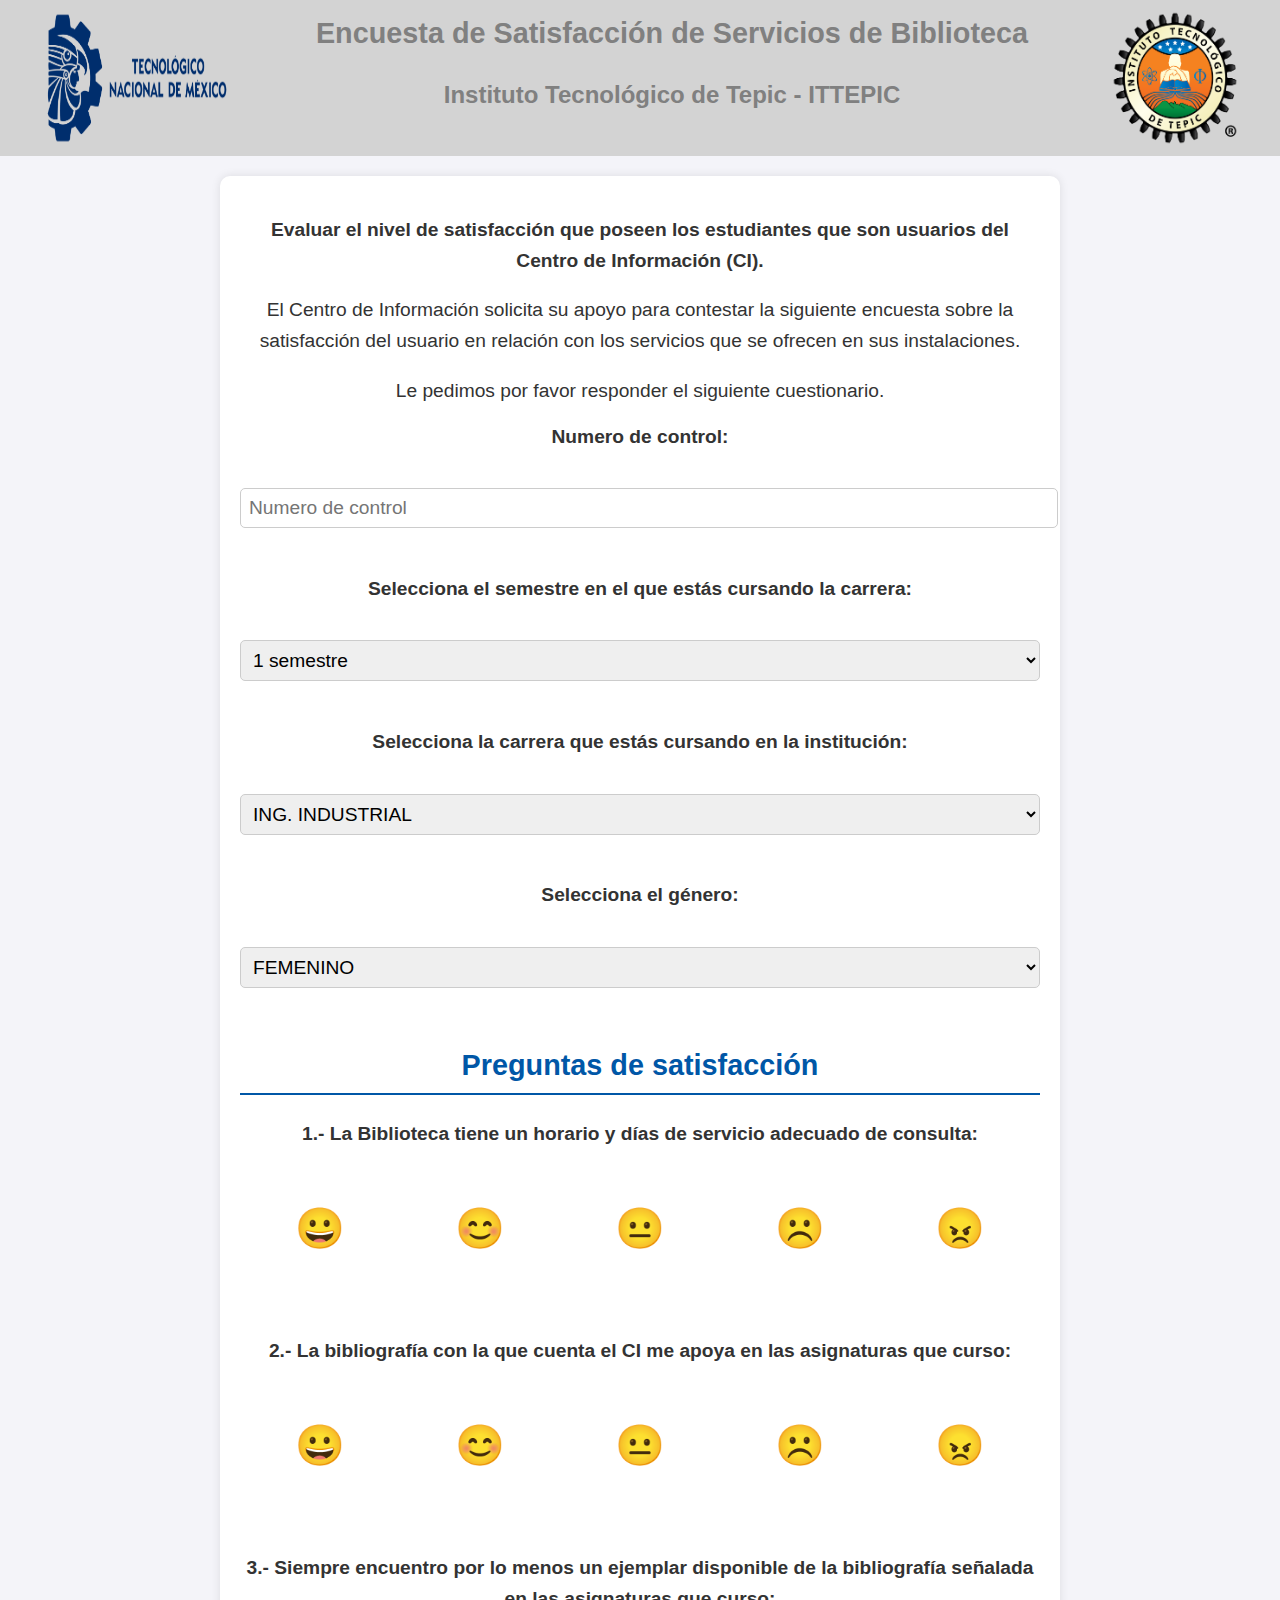
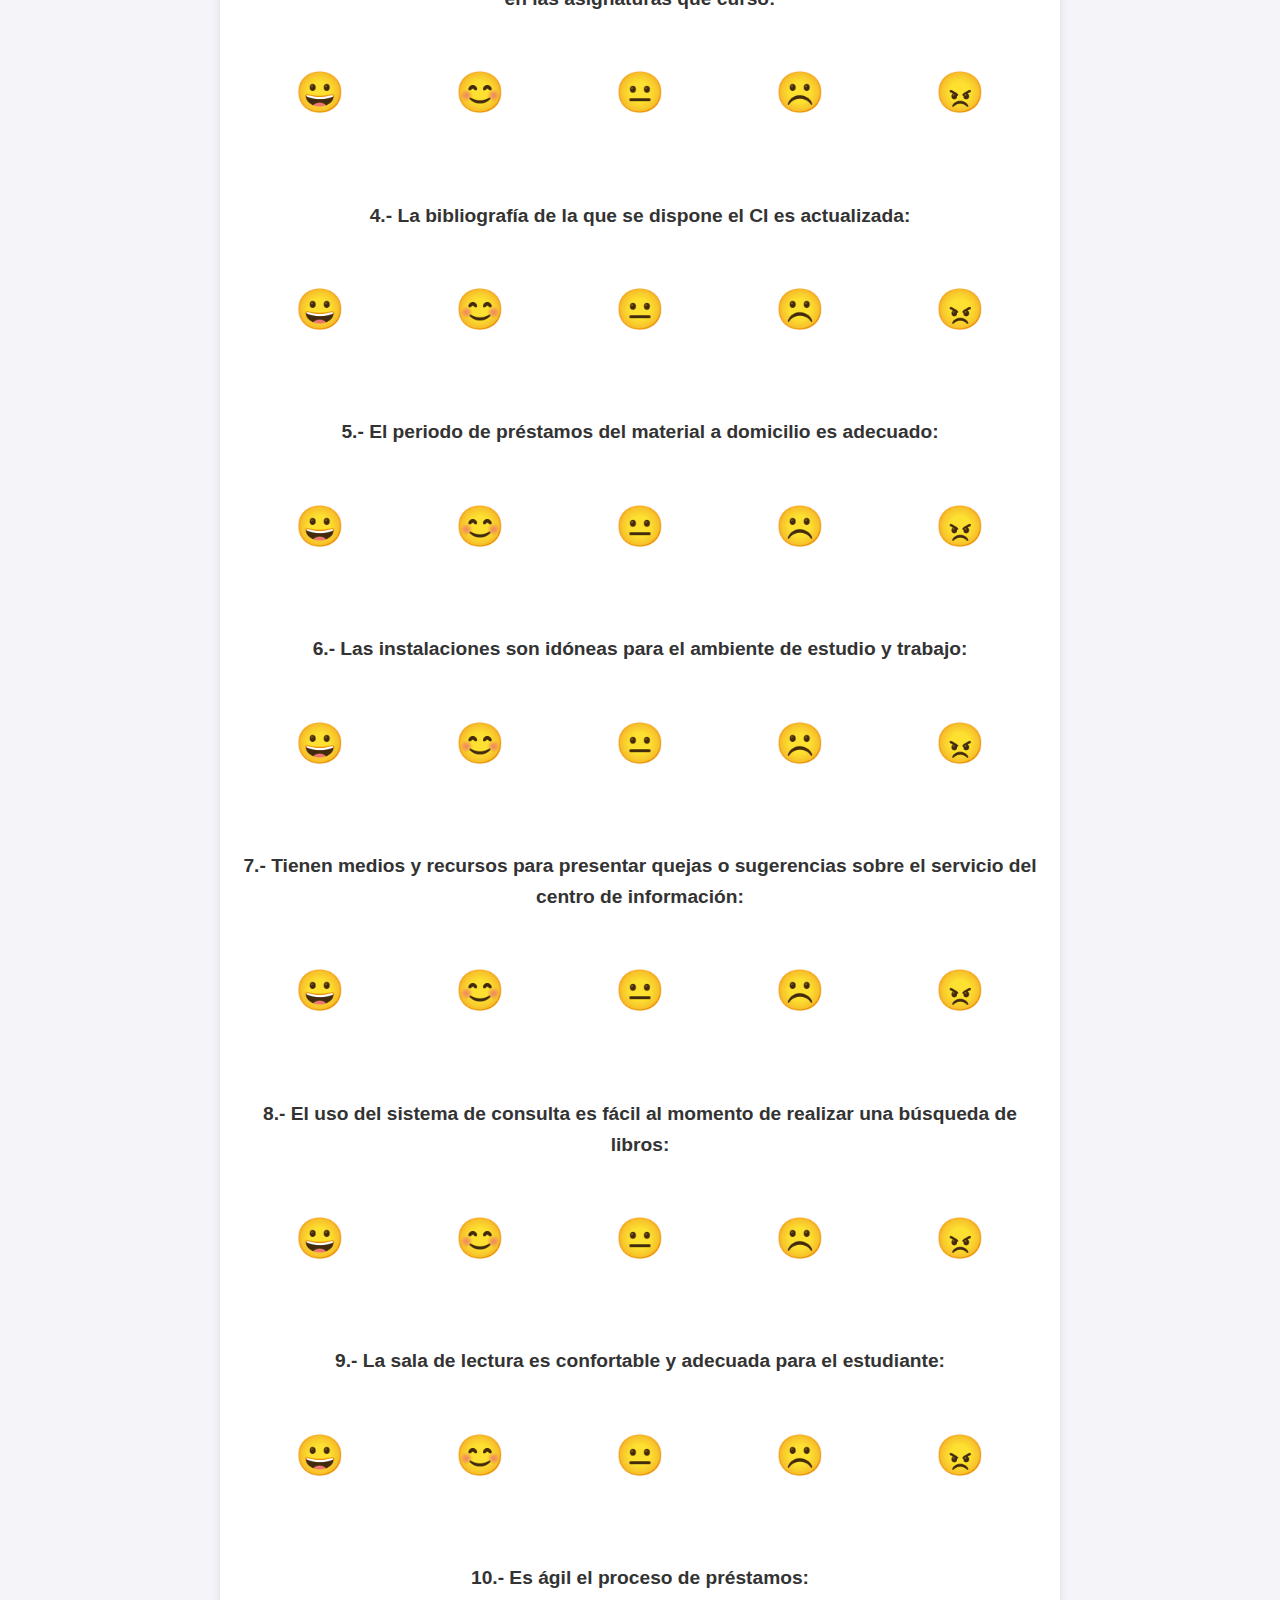
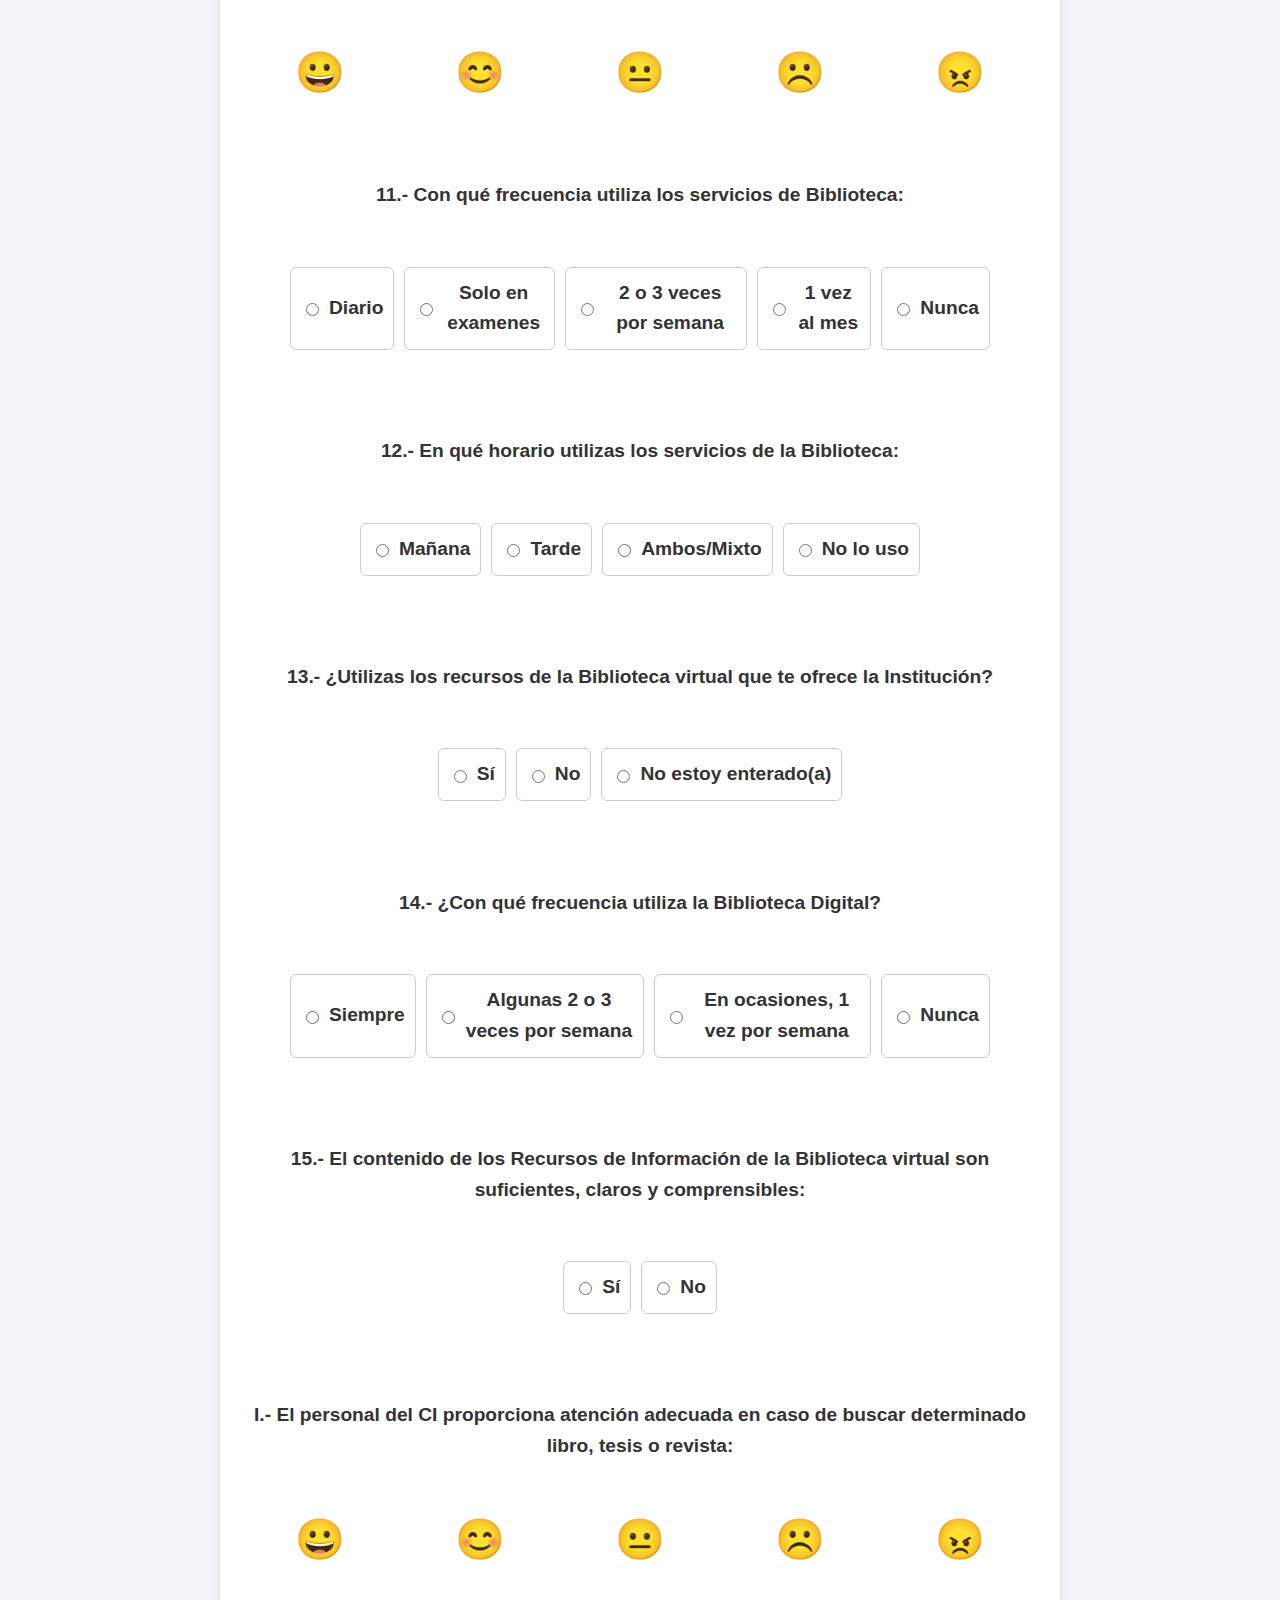
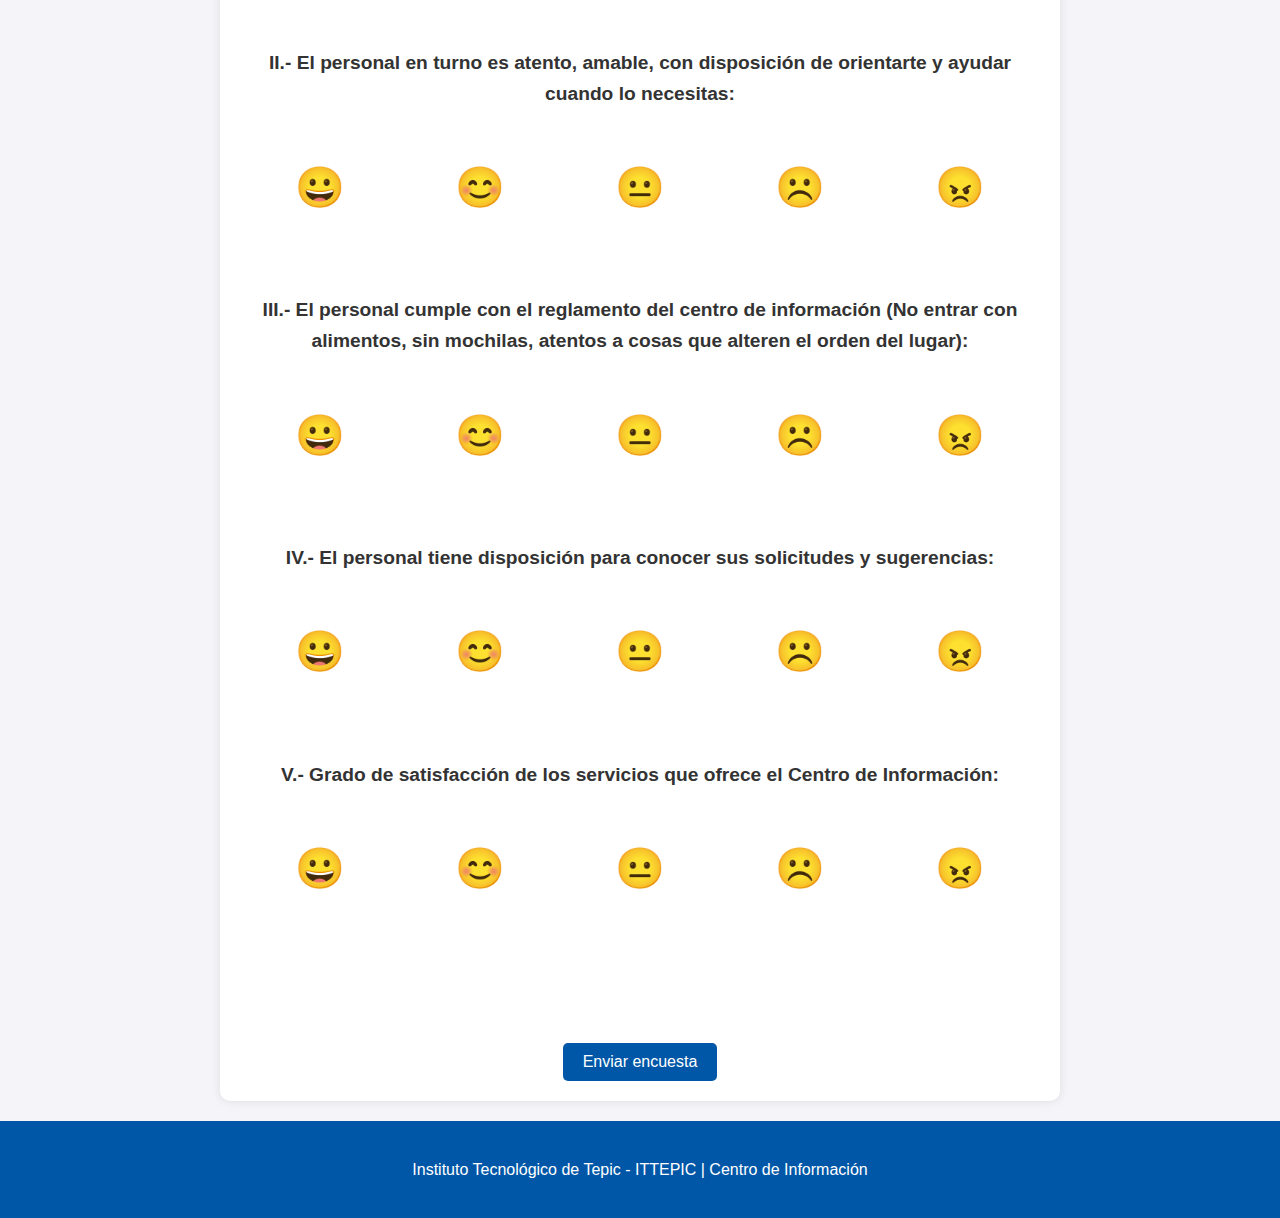
==== commit dd7f6fd2: "mejorado" ====
--- a/Pagina/index.html
+++ b/Pagina/index.html
@@ -90,33 +90,34 @@
         <label for="preg1">1.- La Biblioteca tiene un horario y días de servicio adecuado de consulta:</label><br>
         <div class="emoji-options">
             <label>
-                <input type="radio" name="preg1" value="EXCELENTE" required>
-                <span>😀</span>
-            </label>
-            <label>
-                <input type="radio" name="preg1" value="BUENO" required>
-                <span>😊</span>
-            </label>
-            <label>
-                <input type="radio" name="preg1" value="REGULAR" required>
-                <span>😐</span>
-            </label>
-            <label>
-                <input type="radio" name="preg1" value="MALO" required>
-                <span>☹️</span>
-            </label>
-            <label>
-                <input type="radio" name="preg1" value="MUY MALO" required>
-                <span>😠</span>
-            </label>
-        </div>
+                <input type="radio" name="preg1" value="EXCELENTE">
+                <span>😀</span>
+            </label>
+            <label>
+                <input type="radio" name="preg1" value="BUENO" >
+                <span>😊</span>
+            </label>
+            <label>
+                <input type="radio" name="preg1" value="REGULAR" >
+                <span>😐</span>
+            </label>
+            <label>
+                <input type="radio" name="preg1" value="MALO" >
+                <span>☹️</span>
+            </label>
+            <label>
+                <input type="radio" name="preg1" value="MUY MALO">
+                <span>😠</span>
+            </label>
+        </div>
+        <span id="error_preg1" class="error"></span>
         <br><br>
 
         <!-- Preg 2 -->
         <label for="preg2">2.- La bibliografía con la que cuenta el CI me apoya en las asignaturas que curso:</label><br>
         <div class="emoji-options">
             <label>
-                <input type="radio" name="preg2" value="EXCELENTE" required>
+                <input type="radio" name="preg2" value="EXCELENTE">
                 <span>😀</span>
             </label>
             <label>
@@ -136,13 +137,14 @@
                 <span>😠</span>
             </label>
         </div>
+        <span id="error_preg2" class="error"></span>
         <br><br>
         
         <!-- Preg 3 -->
         <label for="preg3">3.- Siempre encuentro por lo menos un ejemplar disponible de la bibliografía señalada en las asignaturas que curso:</label><br>
         <div class="emoji-options">
             <label>
-                <input type="radio" name="preg3" value="EXCELENTE" required>
+                <input type="radio" name="preg3" value="EXCELENTE">
                 <span>😀</span>
             </label>
             <label>
@@ -162,13 +164,14 @@
                 <span>😠</span>
             </label>
         </div>
+        <span id="error_preg3" class="error"></span>
         <br><br>
 
         <!-- Preg 4 -->
         <label for="preg4">4.- La bibliografía de la que se dispone el CI es actualizada:</label><br>
         <div class="emoji-options">
             <label>
-                <input type="radio" name="preg4" value="EXCELENTE" required>
+                <input type="radio" name="preg4" value="EXCELENTE">
                 <span>😀</span>
             </label>
             <label>
@@ -188,13 +191,14 @@
                 <span>😠</span>
             </label>
         </div>
+        <span id="error_preg4" class="error"></span>
         <br><br>
 
         <!-- Preg 5 -->
         <label for="preg5">5.- El periodo de préstamos del material a domicilio es adecuado:</label><br>
         <div class="emoji-options">
             <label>
-                <input type="radio" name="preg5" value="EXCELENTE" required>
+                <input type="radio" name="preg5" value="EXCELENTE">
                 <span>😀</span>
             </label>
             <label>
@@ -214,13 +218,14 @@
                 <span>😠</span>
             </label>
         </div>
+        <span id="error_preg5" class="error"></span>
         <br><br>
 
         <!-- Preg 6 -->
         <label for="preg6">6.- Las instalaciones son idóneas para el ambiente de estudio y trabajo:</label><br>
         <div class="emoji-options">
             <label>
-                <input type="radio" name="preg6" value="EXCELENTE" required>
+                <input type="radio" name="preg6" value="EXCELENTE">
                 <span>😀</span>
             </label>
             <label>
@@ -240,13 +245,14 @@
                 <span>😠</span>
             </label>
         </div>
+        <span id="error_preg6" class="error"></span>
         <br><br>
 
         <!-- Preg 7 -->
         <label for="preg7">7.- Tienen medios y recursos para presentar quejas o sugerencias sobre el servicio del centro de información:</label><br>
         <div class="emoji-options">
             <label>
-                <input type="radio" name="preg7" value="EXCELENTE" required>
+                <input type="radio" name="preg7" value="EXCELENTE">
                 <span>😀</span>
             </label>
             <label>
@@ -266,13 +272,14 @@
                 <span>😠</span>
             </label>
         </div>
+        <span id="error_preg7" class="error"></span>
         <br><br>
 
         <!-- Preg 8 -->
         <label for="preg8">8.- El uso del sistema de consulta es fácil al momento de realizar una búsqueda de libros:</label><br>
         <div class="emoji-options">
             <label>
-                <input type="radio" name="preg8" value="EXCELENTE" required>
+                <input type="radio" name="preg8" value="EXCELENTE">
                 <span>😀</span>
             </label>
             <label>
@@ -292,13 +299,14 @@
                 <span>😠</span>
             </label>
         </div>
+        <span id="error_preg8" class="error"></span>
         <br><br>
 
         <!-- Preg 9 -->
         <label for="preg9">9.- La sala de lectura es confortable y adecuada para el estudiante:</label><br>
         <div class="emoji-options">
             <label>
-                <input type="radio" name="preg9" value="EXCELENTE" required>
+                <input type="radio" name="preg9" value="EXCELENTE">
                 <span>😀</span>
             </label>
             <label>
@@ -318,13 +326,14 @@
                 <span>😠</span>
             </label>
         </div>
+        <span id="error_preg9" class="error"></span>
         <br><br>
 
         <!-- Preg 10 -->
         <label for="preg10">10.- Es ágil el proceso de préstamos:</label><br>     
         <div class="emoji-options">
             <label>
-                <input type="radio" name="preg10" value="EXCELENTE" required>
+                <input type="radio" name="preg10" value="EXCELENTE">
                 <span>😀</span>
             </label>
             <label>
@@ -344,6 +353,7 @@
                 <span>😠</span>
             </label>
         </div>
+        <span id="error_preg10" class="error"></span>
         <br><br>
         
         <!-- Preg 11 -->
@@ -366,10 +376,11 @@
                 <span>1 vez al mes</span>
             </label>
             <label>
-                <input type="radio" name="preg11" id="preg11_nunca" value="Nunca">
+                <input type="radio" name="preg11" id="preg11_nunca" value="NUNCA">
                 <span>Nunca</span>
             </label>
         </div>
+        <span id="error_preg11" class="error"></span>
         <br><br>
 
         <!-- Preg 12 -->
@@ -388,10 +399,11 @@
                 <span>Ambos/Mixto</span>
             </label>
             <label>
-                <input type="radio" name="preg12" id="preg12_nouso" value="No lo uso">
+                <input type="radio" name="preg12" id="preg12_nouso" value="NO LO USO">
                 <span>No lo uso</span>
             </label>
         </div>
+        <span id="error_preg12" class="error"></span>
         <br><br>
 
         <!-- Preg 13 -->
@@ -410,6 +422,7 @@
                 <span>No estoy enterado(a)</span>
             </label>
         </div>
+        <span id="error_preg13" class="error"></span>
         <br><br>
 
         <!-- Preg 14 -->
@@ -432,6 +445,7 @@
                 <span>Nunca</span>
             </label>
         </div>
+        <span id="error_preg14" class="error"></span>
         <br><br>
 
         <!-- Preg 15 -->
@@ -446,13 +460,14 @@
                 <span>No</span>
             </label>
         </div>
+        <span id="error_preg15" class="error"></span>
         <br><br>
 
         <!-- Preg I -->
         <label for="pregI">I.- El personal del CI proporciona atención adecuada en caso de buscar determinado libro, tesis o revista:</label><br>
         <div class="emoji-options">
             <label>
-                <input type="radio" name="pregI" value="EXCELENTE" required>
+                <input type="radio" name="pregI" value="EXCELENTE">
                 <span>😀</span>
             </label>
             <label>
@@ -472,13 +487,14 @@
                 <span>😠</span>
             </label>
         </div>
+        <span id="error_pregI" class="error"></span>
         <br><br>
 
         <!-- Preg II -->
         <label for="pregII">II.- El personal en turno es atento, amable, con disposición de orientarte y ayudar cuando lo necesitas:</label><br>
         <div class="emoji-options">
             <label>
-                <input type="radio" name="pregII" value="EXCELENTE" required>
+                <input type="radio" name="pregII" value="EXCELENTE">
                 <span>😀</span>
             </label>
             <label>
@@ -498,13 +514,14 @@
                 <span>😠</span>
             </label>
         </div>
+        <span id="error_pregII" class="error"></span>
         <br><br>
 
         <!-- Preg III -->
         <label for="pregIII">III.- El personal cumple con el reglamento del centro de información (No entrar con alimentos, sin mochilas, atentos a cosas que alteren el orden del lugar):</label><br>
         <div class="emoji-options">
             <label>
-                <input type="radio" name="pregIII" value="EXCELENTE" required>
+                <input type="radio" name="pregIII" value="EXCELENTE">
                 <span>😀</span>
             </label>
             <label>
@@ -524,13 +541,14 @@
                 <span>😠</span>
             </label>
         </div>
+        <span id="error_pregIII" class="error"></span>
         <br><br>
 
         <!-- Preg IV -->
         <label for="pregIV">IV.- El personal tiene disposición para conocer sus solicitudes y sugerencias:</label><br>
         <div class="emoji-options">
             <label>
-                <input type="radio" name="pregIV" value="EXCELENTE" required>
+                <input type="radio" name="pregIV" value="EXCELENTE">
                 <span>😀</span>
             </label>
             <label>
@@ -550,13 +568,14 @@
                 <span>😠</span>
             </label>
         </div>
+        <span id="error_pregIV" class="error"></span>
         <br><br>
 
         <!-- Preg V -->
         <label for="pregV">V.- Grado de satisfacción de los servicios que ofrece el Centro de Información:</label><br>
         <div class="emoji-options">
             <label>
-                <input type="radio" name="pregV" value="EXCELENTE" required>
+                <input type="radio" name="pregV" value="EXCELENTE">
                 <span>😀</span>
             </label>
             <label>
@@ -576,17 +595,19 @@
                 <span>😠</span>
             </label>
         </div>
+        <span id="error_pregV" class="error"></span>
         <br><br>
 
         <input type="hidden" id="fechaHora" name="fechaHora">
 
+        <span id="error_preg" class="error"></span>
+        <br><br>
         <input type="submit" value="Enviar encuesta">
     </form>
 </main>
 <footer>
     <p>Instituto Tecnológico de Tepic - ITTEPIC | Centro de Información</p>
 </footer>
-
 <script src="script.js" refer></script>
 </body>
 </html>
--- a/Pagina/style.css
+++ b/Pagina/style.css
@@ -173,5 +173,7 @@
     font-weight: bold;
     color: #333;
 }
-
-
+.error {
+    color: red;
+    font-size: 0.9em;
+}
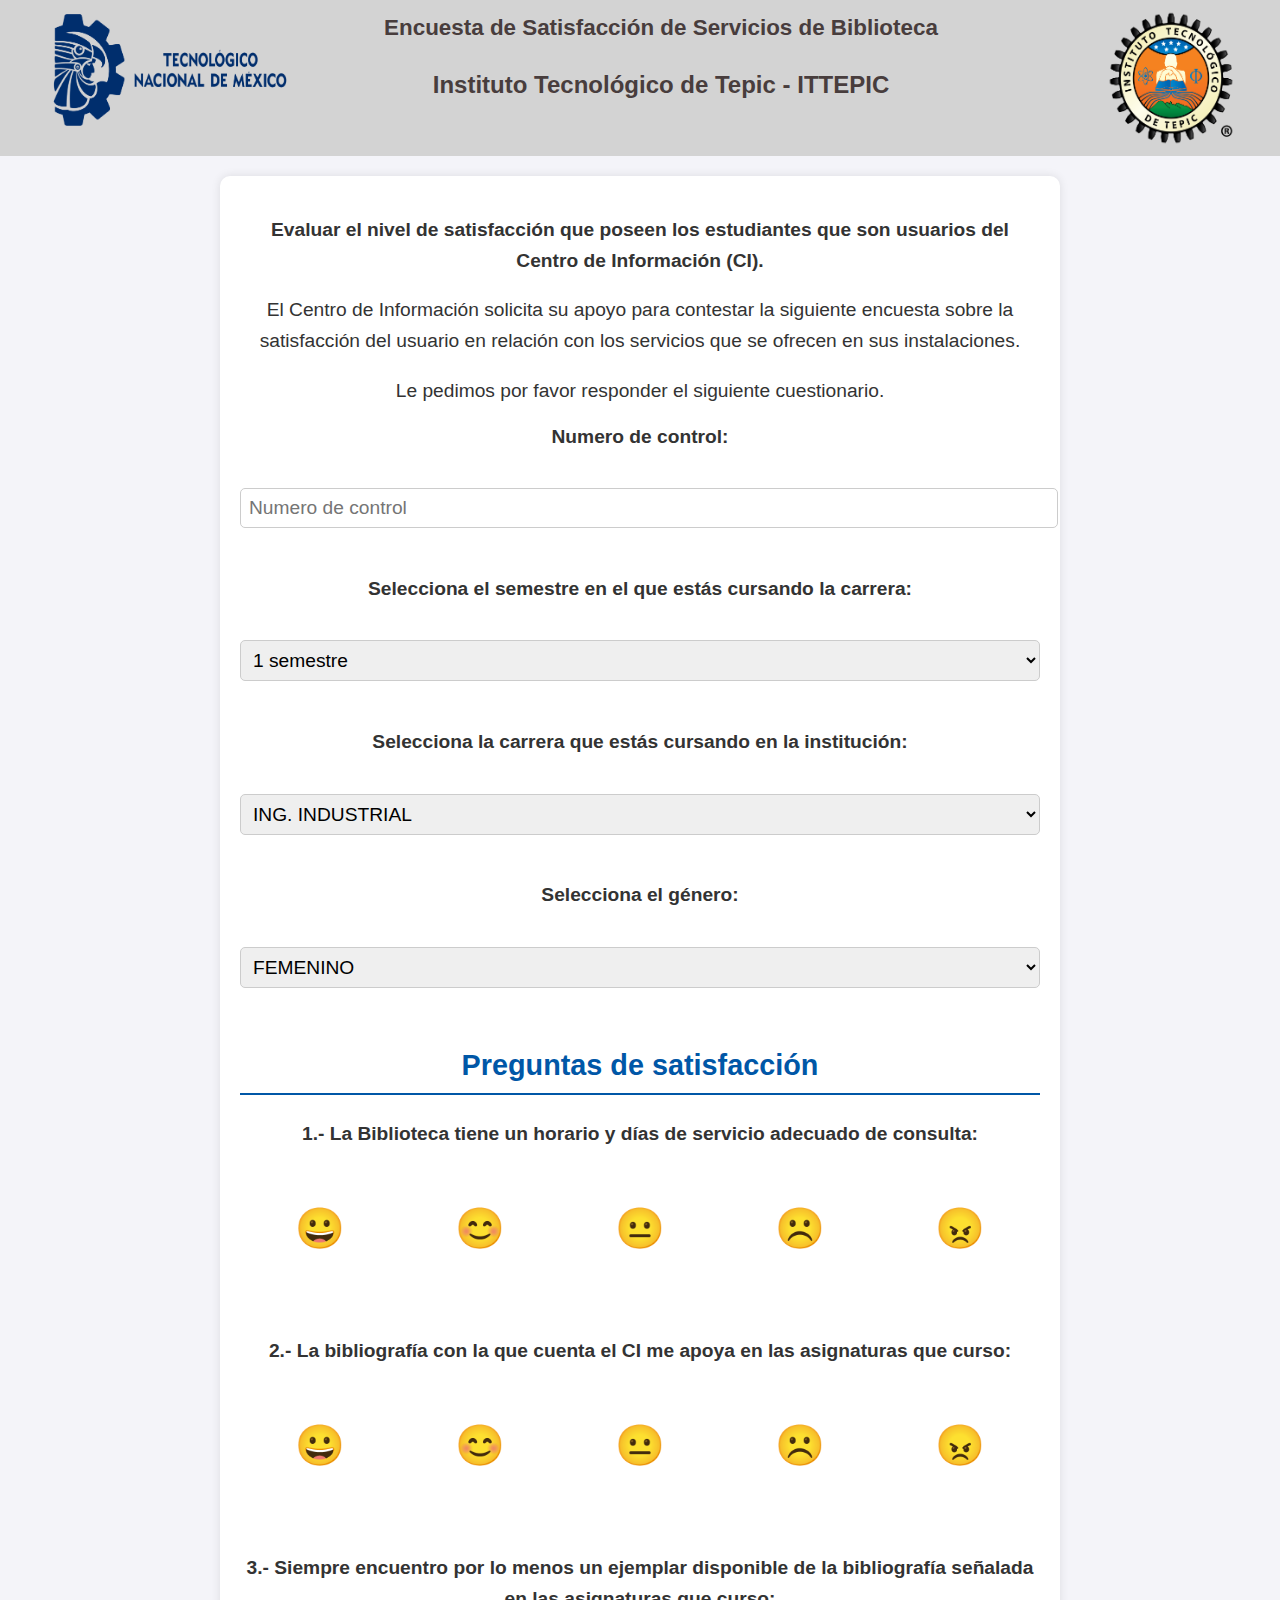
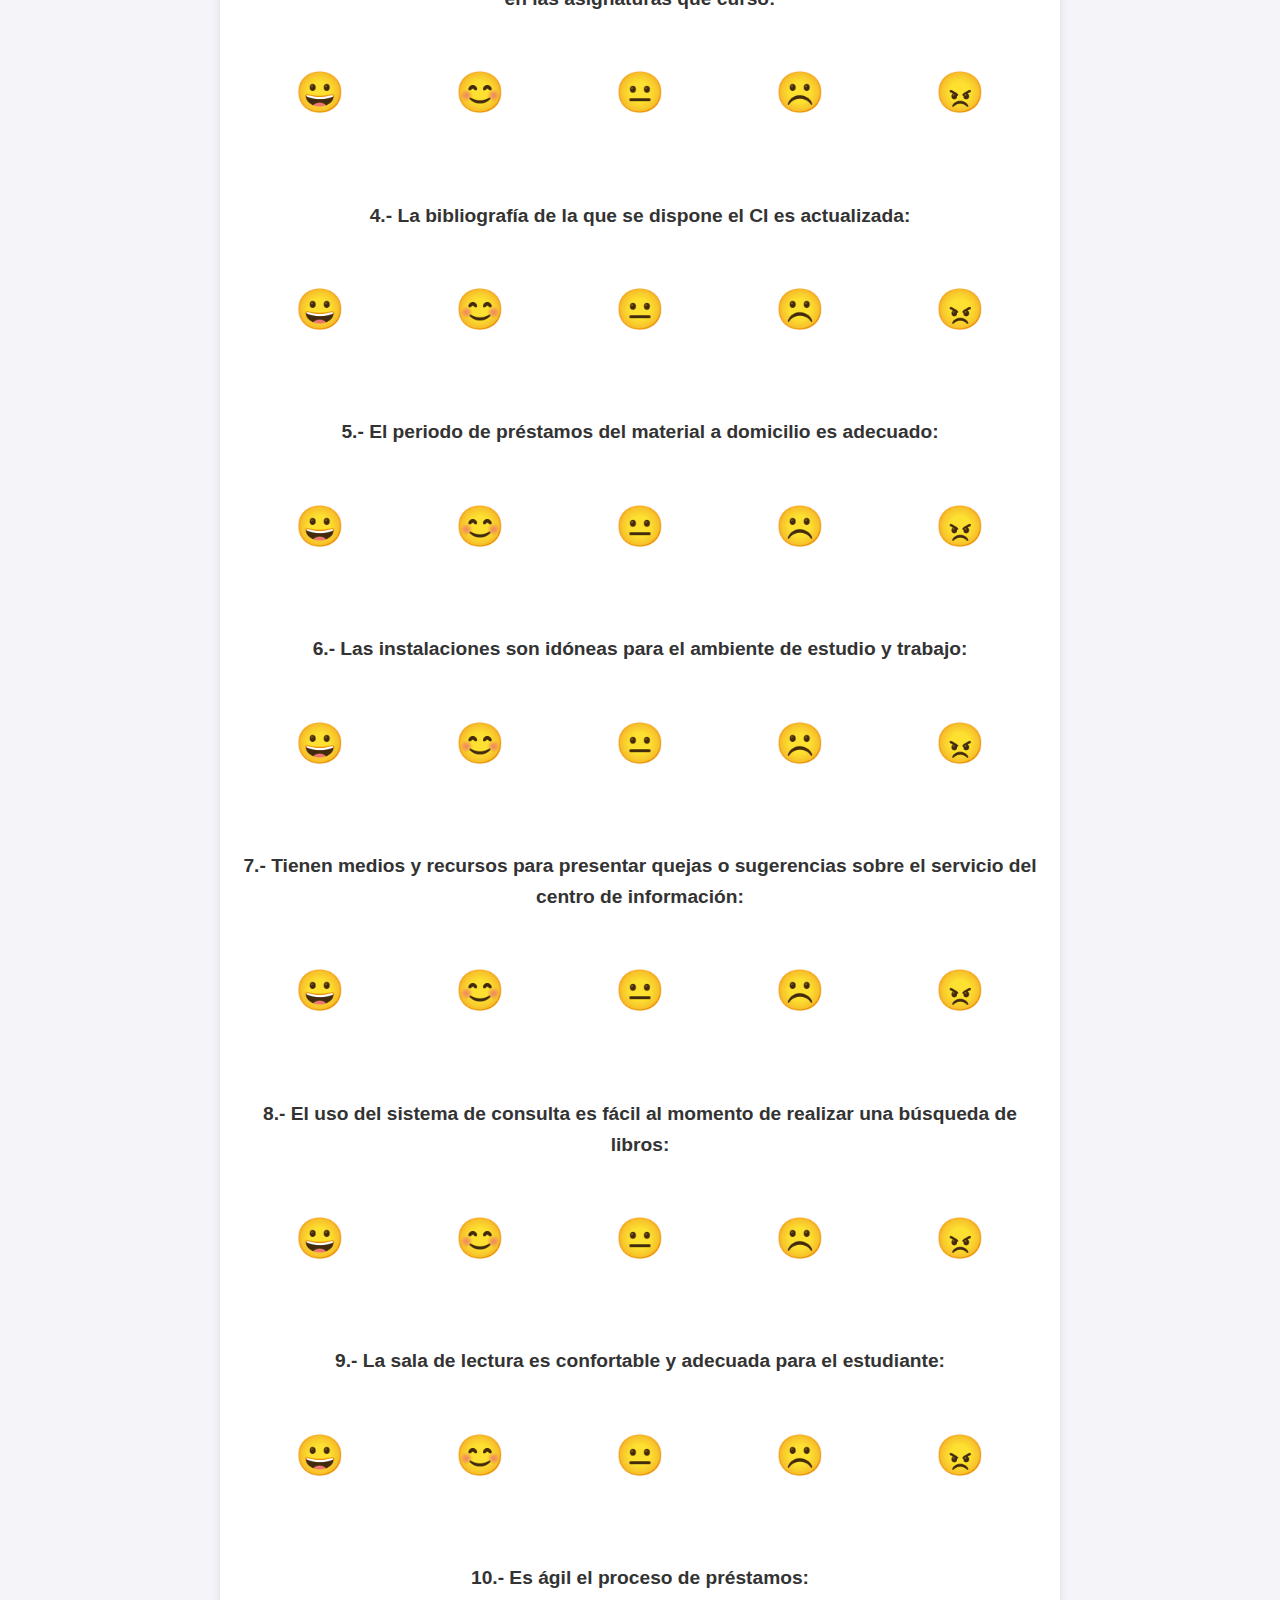
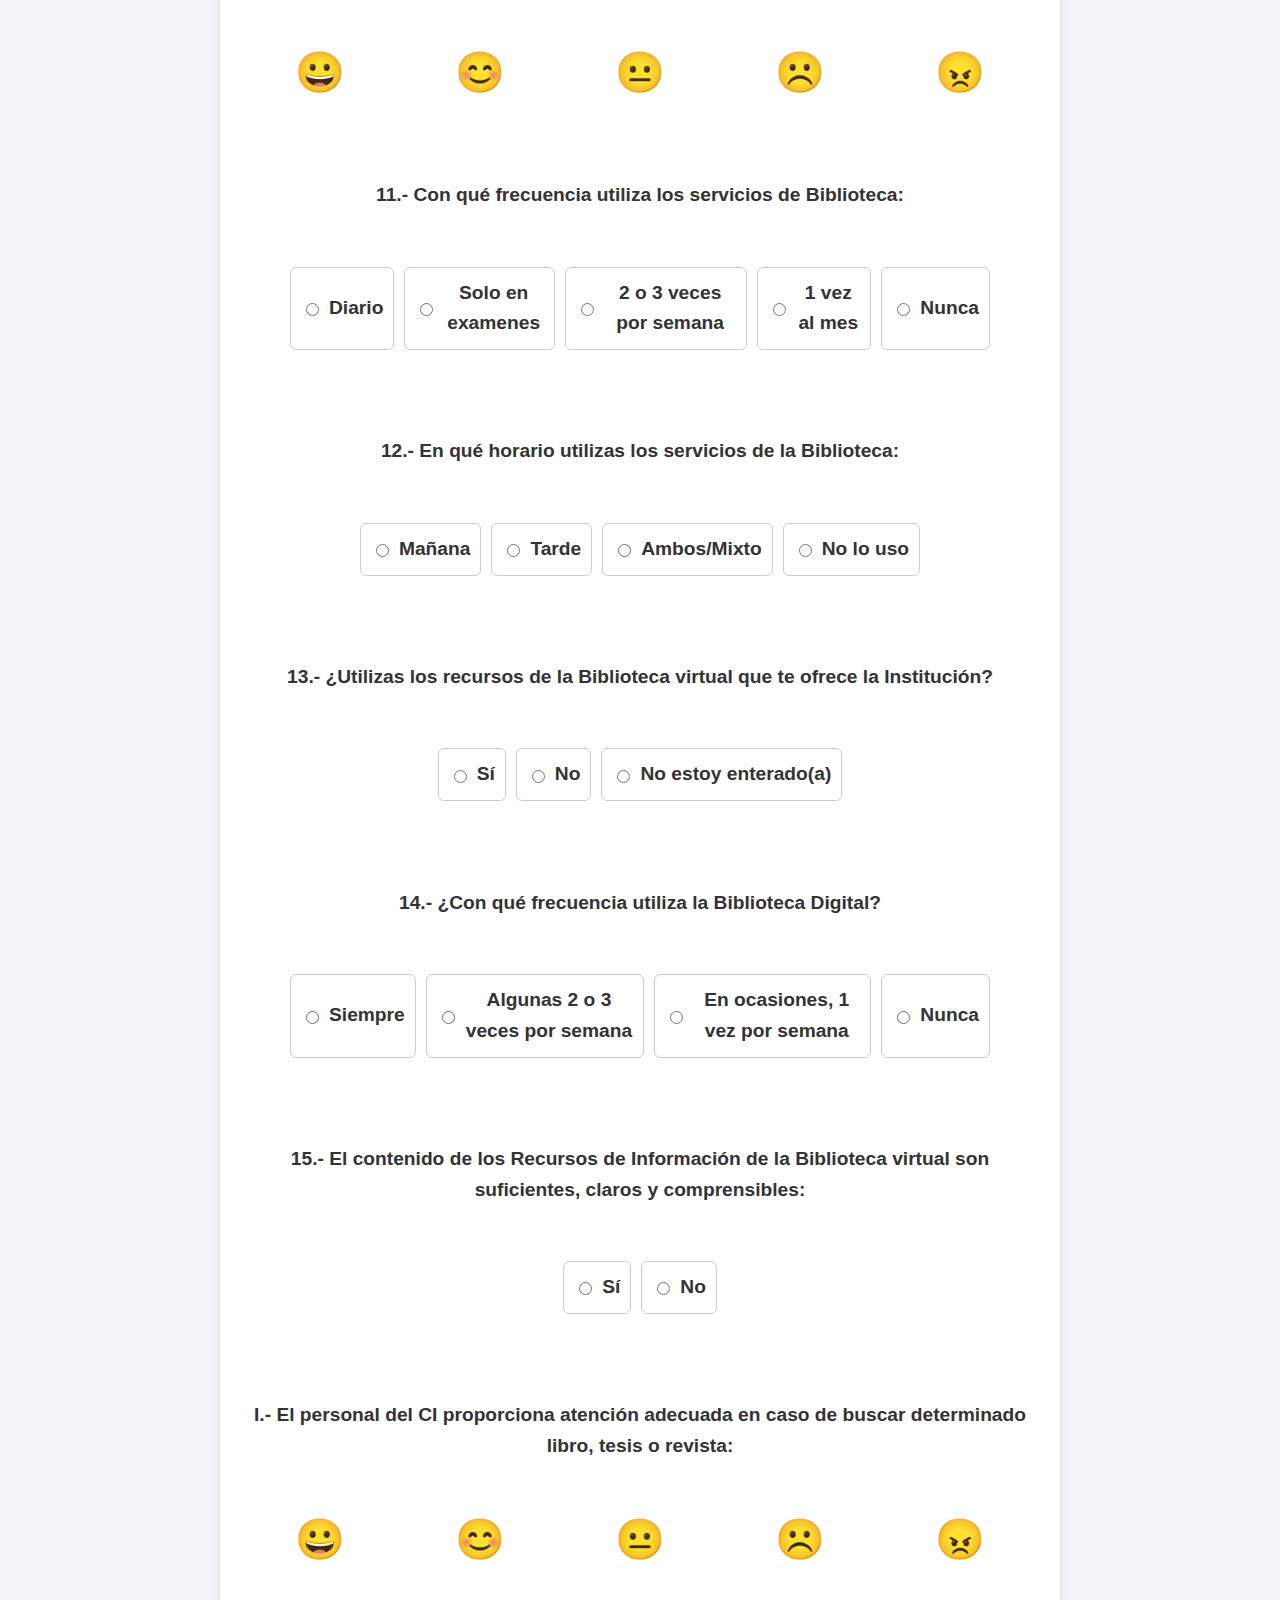
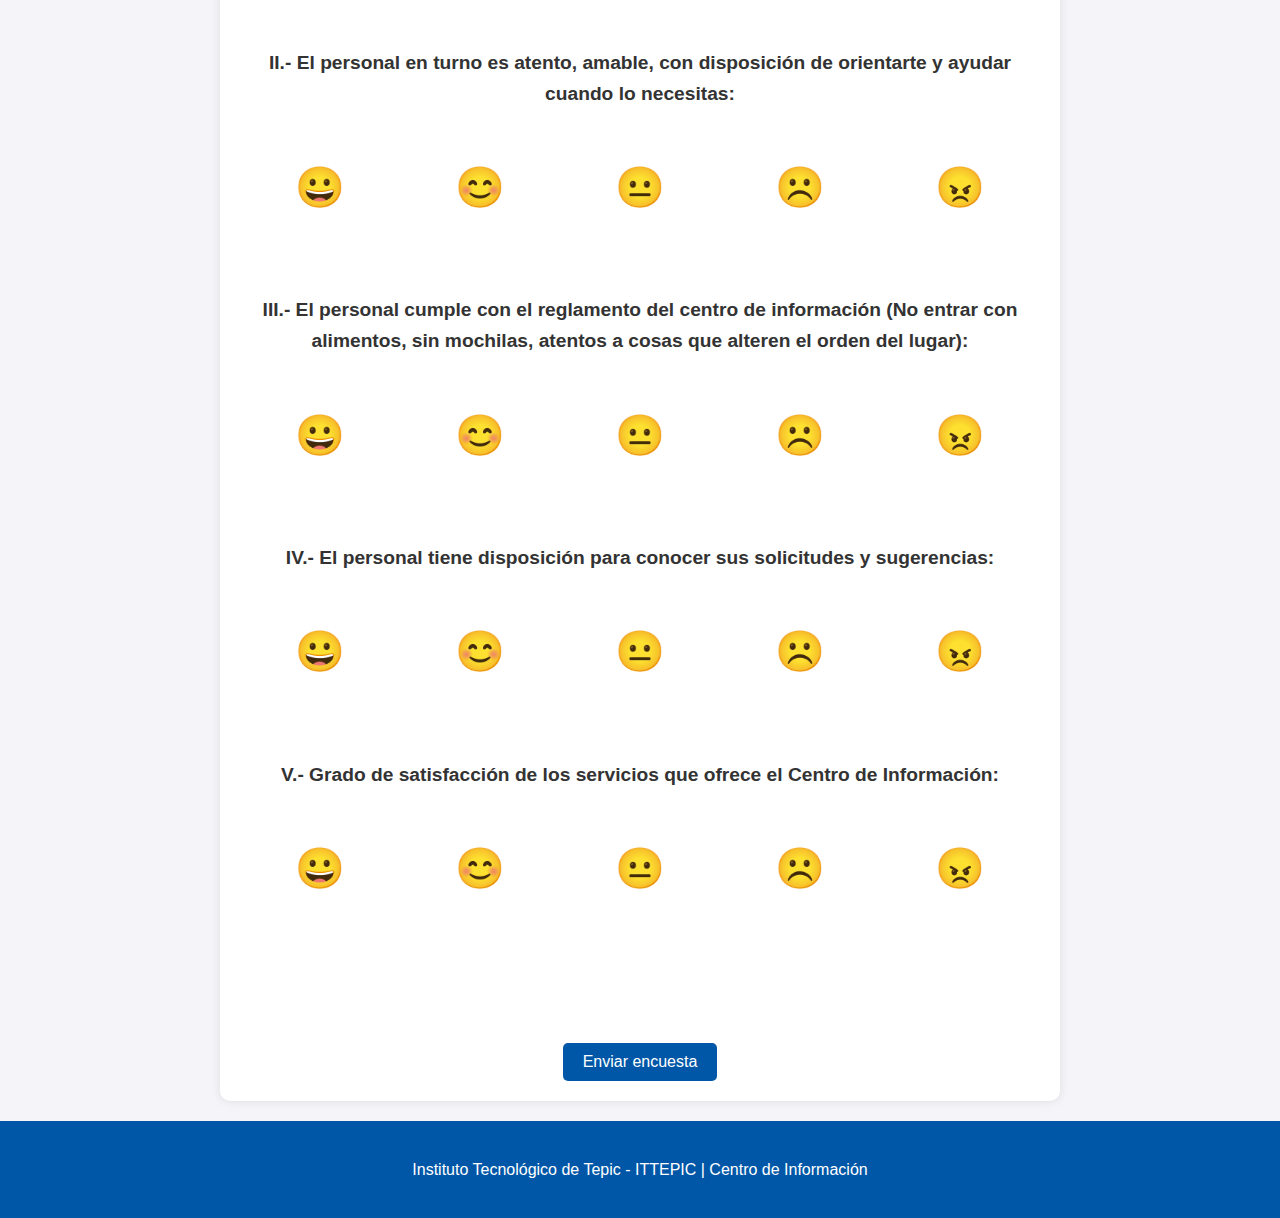
==== commit 2410e1fb: "responsiva" ====
--- a/Pagina/index.html
+++ b/Pagina/index.html
@@ -11,13 +11,10 @@
     <div class="div_img1">
         <img src="./imagenes/Logo-TecNM.png" class="imagenes" >
     </div>
-    
-    
-    <div>
-    <h1>Encuesta de Satisfacción de Servicios de Biblioteca</h1>
-    <h2>Instituto Tecnológico de Tepic - ITTEPIC</h2>
-   
-</div>
+    <div class="letras-titulo">
+        <h1>Encuesta de Satisfacción de Servicios de Biblioteca</h1>
+        <h2>Instituto Tecnológico de Tepic - ITTEPIC</h2>
+    </div>
 <div class="div_img">
     <img src="./imagenes/estepi.png" class="imagenes" >
 </div>
--- a/Pagina/style.css
+++ b/Pagina/style.css
@@ -1,5 +1,5 @@
 body {
-    font-family: 'monserrat', sans-serif;
+    font-family: 'montserrat', sans-serif;
     background-color: #f4f4f9;
     color: #333;
     margin: 0;
@@ -11,7 +11,7 @@
 
 header {
     background-color: lightgrey;
-    color: gray;
+    color: rgb(72, 61, 61);
     padding: 10px 0;
     text-align: center;
     display: flex;
@@ -24,16 +24,21 @@
     align-content:end;
 } */
 header h1 {
-    
     margin: 0;
-    font-size: 1.8rem;
-    
+    font-size: 1.4rem;
+    
+}
+.letras-titulo{
+    margin-left: -80px;
 }
 .div_img{
     width: 10%;
+    margin-right: -40px;
 }
 .div_img1{
-    width: 15%;
+    margin-left: -40px;
+    width: 250px;
+    height: 120px;
 }
 .imagenes{
     width: 100%;
@@ -177,3 +182,60 @@
     color: red;
     font-size: 0.9em;
 }
+
+/* Responsive design */
+@media (max-width: 800px) {
+    header {
+        flex-direction: row;
+        padding: 10px;
+        justify-content: space-around;
+    }
+
+    header h1,h2 {
+        font-size: 1rem;
+    }
+
+    .div_img1 {
+        width: 200px;
+        height: 100px;
+    
+    }
+
+    main {
+        margin: 10px;
+        padding: 15px;
+        font-size: 1rem;
+    }
+
+    .emoji-options span {
+        font-size: 2rem;
+    }
+    
+}
+
+@media (max-width: 630px) {
+    .letras-options {
+        flex-direction: column;
+        gap: 5px;
+    }
+
+    .emoji-options span {
+        font-size: 1.8rem;
+    }
+
+    header h1,h2 {
+        font-size: 0.7rem;
+    }
+
+    .div_img1 {
+        width: 130px;
+        height: 80px;
+    }
+    .letras-titulo{
+        margin-right: -50px;
+    }
+    .div_img{
+    width: 60px;
+    }
+}
+
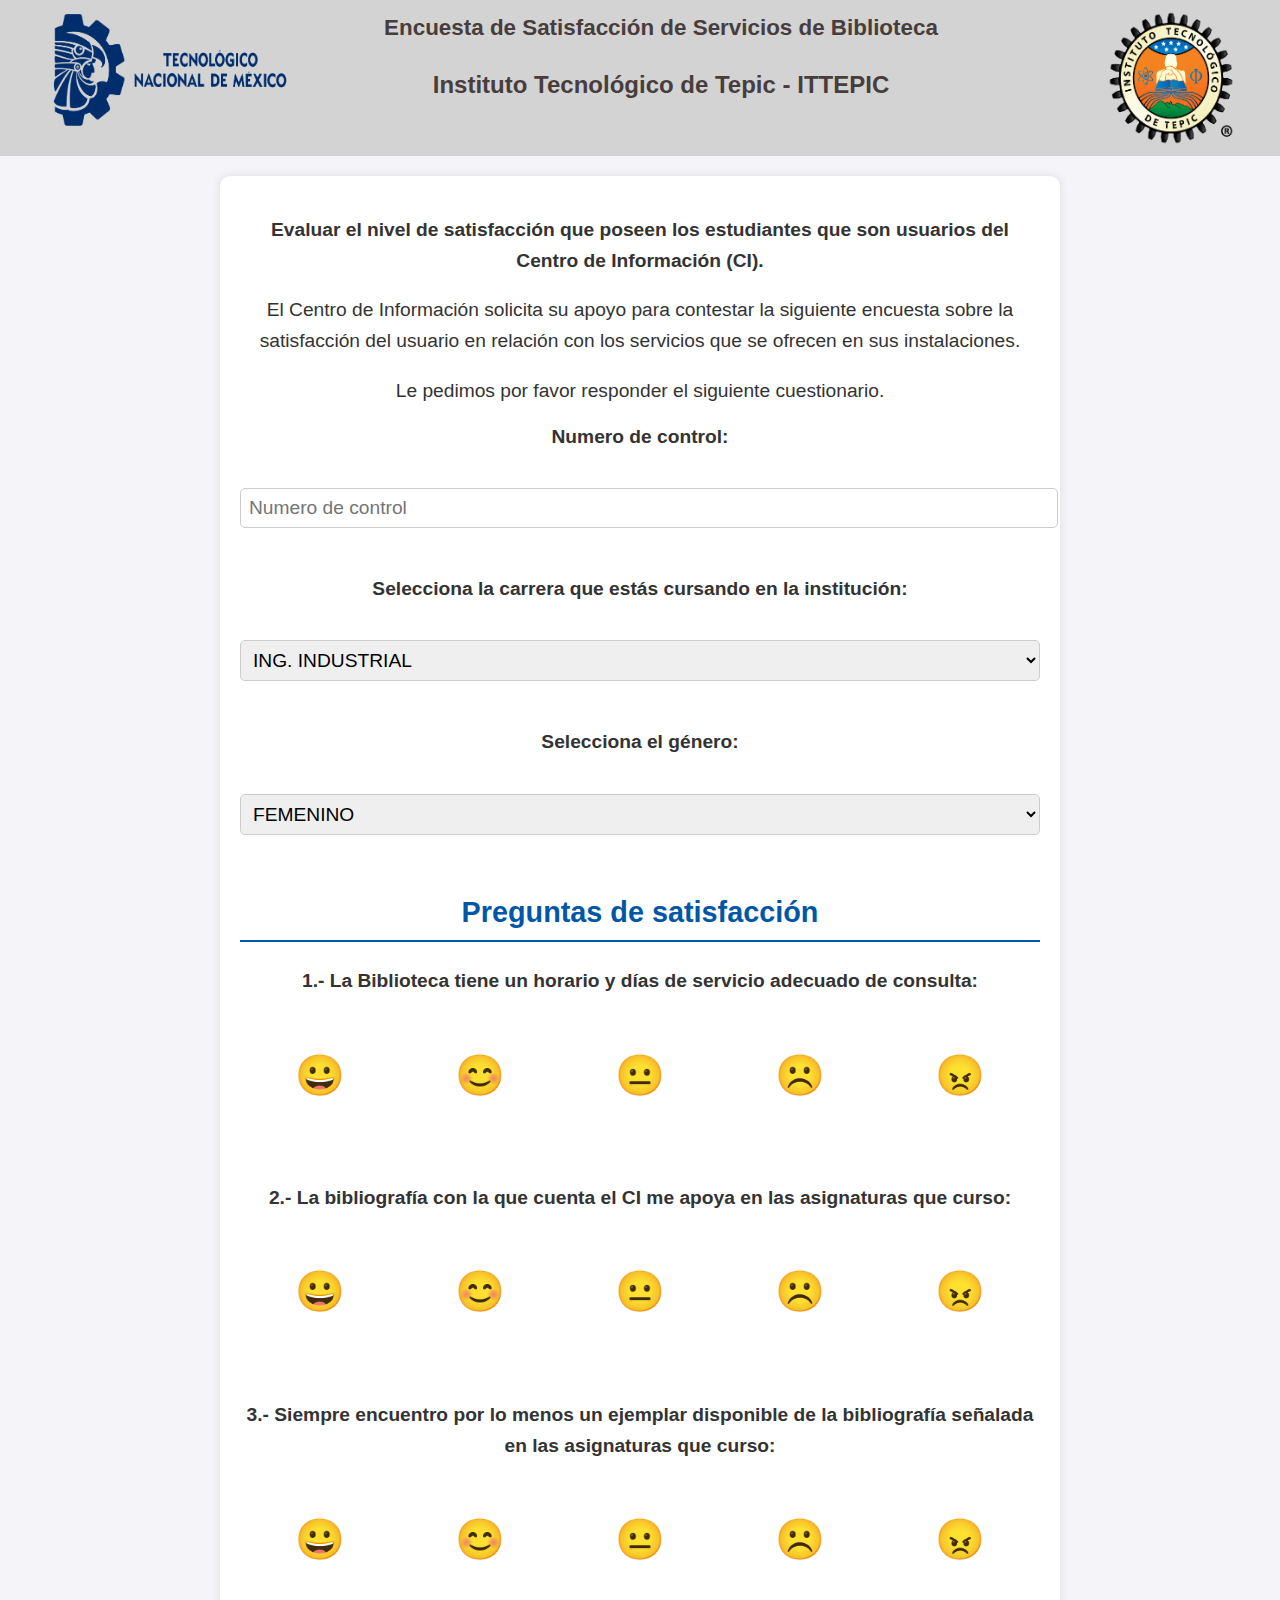
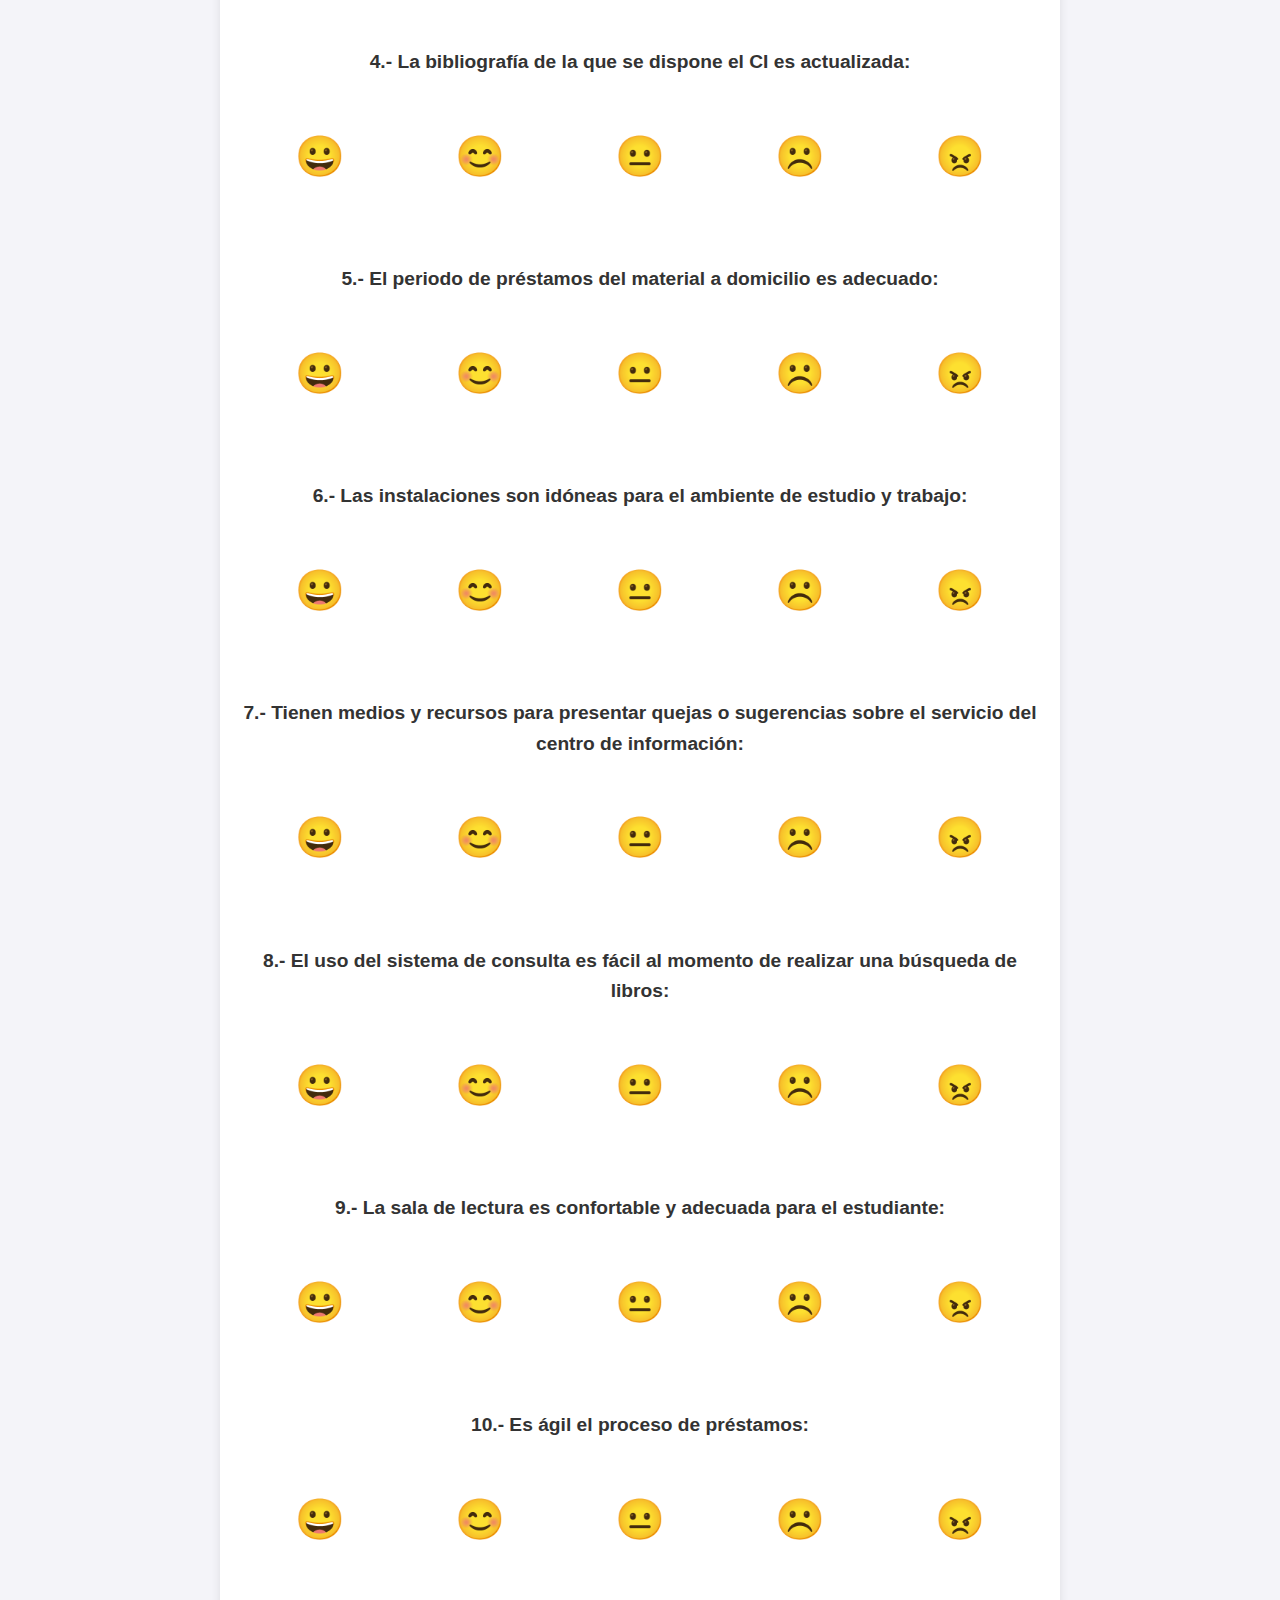
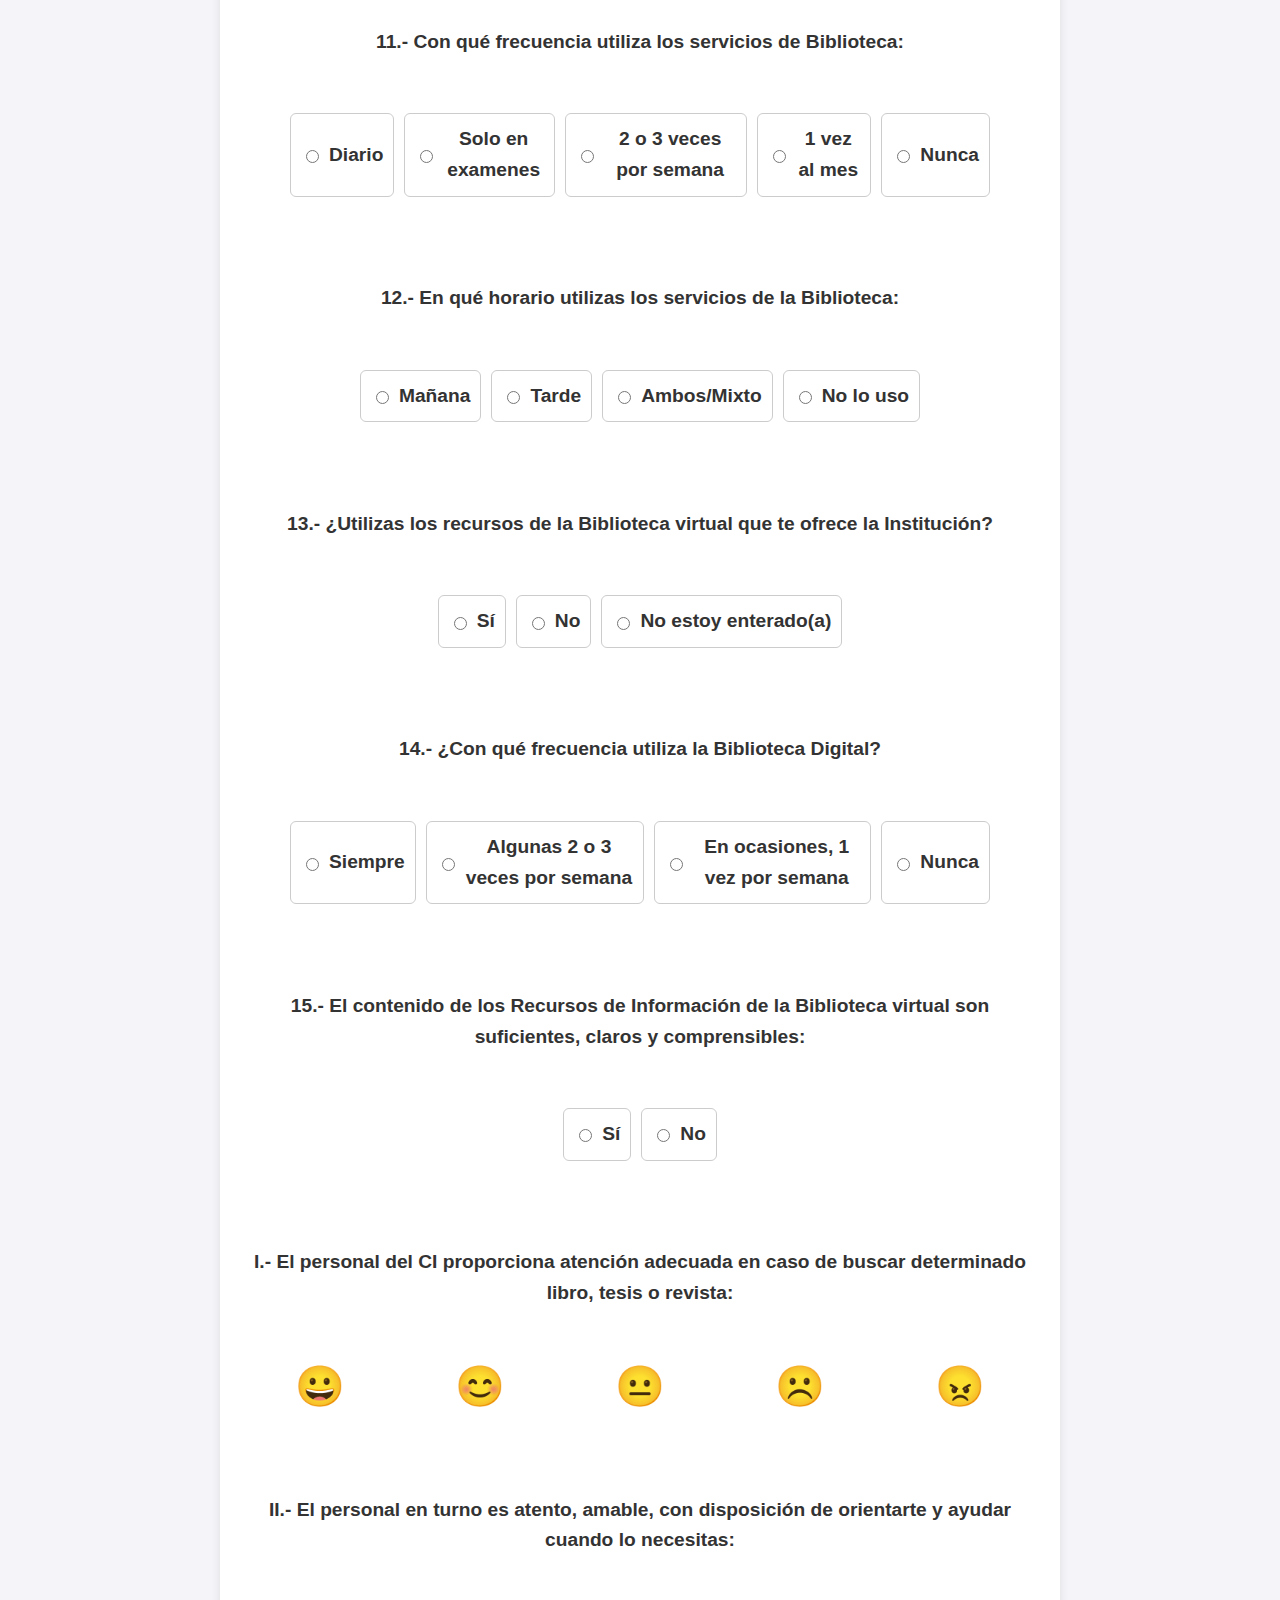
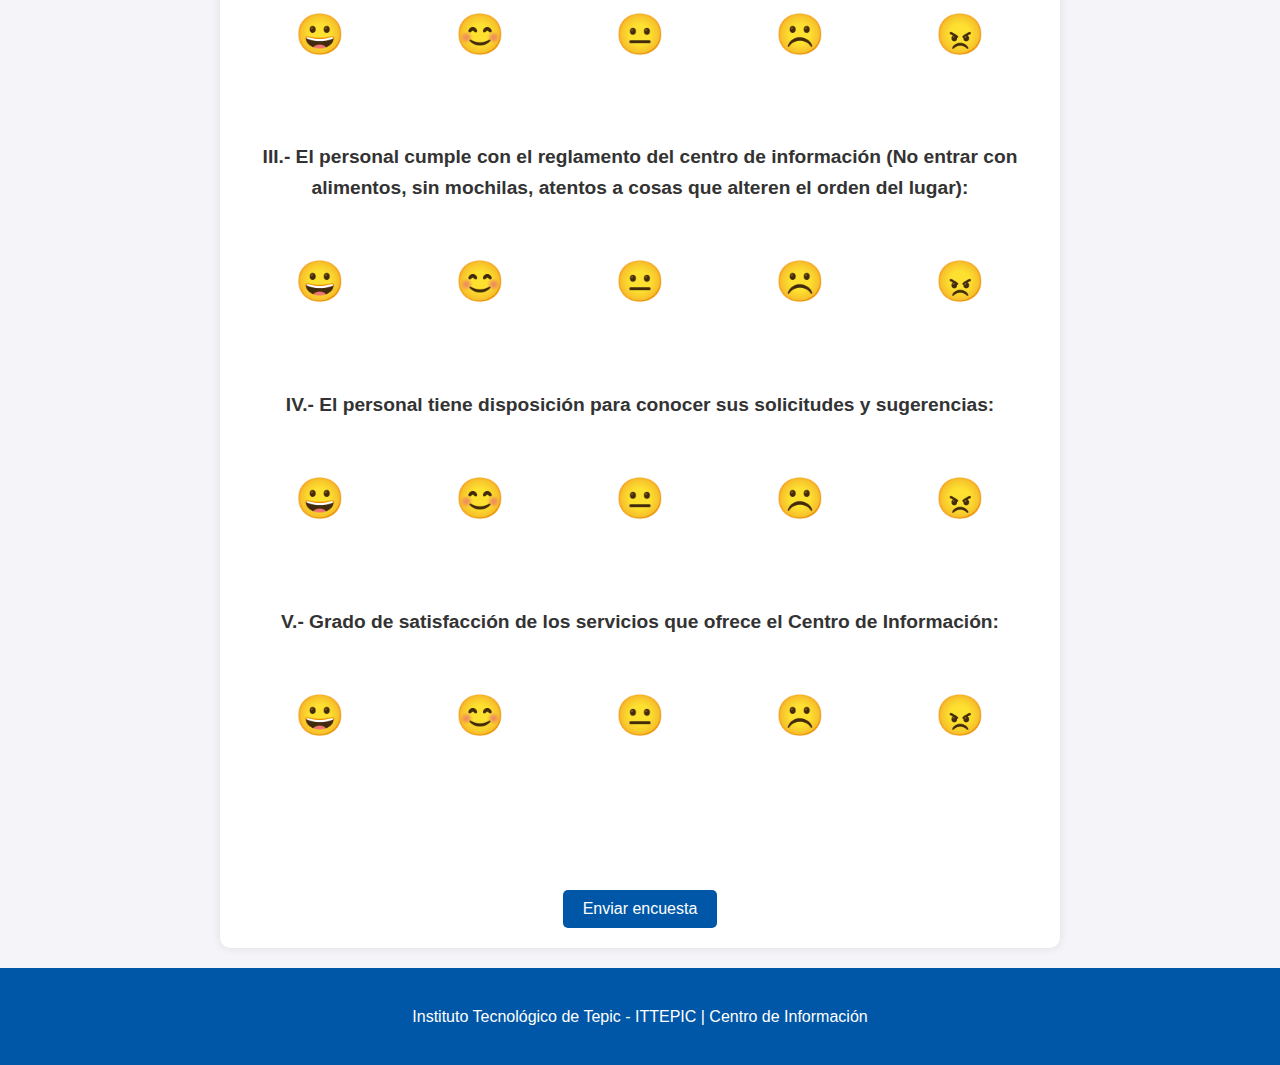
==== commit 35b335c2: "Funcionado semestre automatico" ====
--- a/Pagina/index.html
+++ b/Pagina/index.html
@@ -28,7 +28,7 @@
     <p>El Centro de Información solicita su apoyo para contestar la siguiente encuesta sobre la satisfacción del usuario en relación con los servicios que se ofrecen en sus instalaciones.</p>
     <p>Le pedimos por favor responder el siguiente cuestionario.</p>
     
-    <form id="formEncuesta" action="https://script.google.com/macros/s/AKfycbxN-KBjQFAZ2zaYmDfHTbHn-hKLOD5WWN09VeS8e8C1m28W0dYiqYICLD1EOMYrIa8l4w/exec" method="post">
+    <form id="formEncuesta" action="https://script.google.com/macros/s/AKfycbyLFk1gCbxhzOQozSHhjQl8nHMXwhqC5KeMV3iUu1QRt9EqjpwHOitz_W_bcsW6LgEd5Q/exec" method="post">
 
         <!-- Numero de control -->
         <label for="text">Numero de control:</label><br>
@@ -36,23 +36,9 @@
         <span id="error" style="color:red; display:none;">Formato inválido</span>
         <br><br>
 
-        
         <!-- Semestre -->
-        <label for="semestre">Selecciona el semestre en el que estás cursando la carrera:</label><br>
-        <select id="semestre" name="semestre" required>
-            <option value="1">1 semestre</option>
-            <option value="2">2 semestre</option>
-            <option value="3">3 semestre</option>
-            <option value="4">4 semestre</option>
-            <option value="5">5 semestre</option>
-            <option value="6">6 semestre</option>
-            <option value="7">7 semestre</option>
-            <option value="8">8 semestre</option>
-            <option value="9">9 semestre</option>
-            <option value="10">10 semestre</option>
-            <option value="11">11 semestre</option>
-            <option value="12">12 semestre</option>
-        </select><br><br>
+        <!-- Campo oculto para el semestre -->
+        <input type="hidden" id="semestre" name="semestre">
 
         <!-- Carrera -->
         <label for="carrera">Selecciona la carrera que estás cursando en la institución:</label><br>
